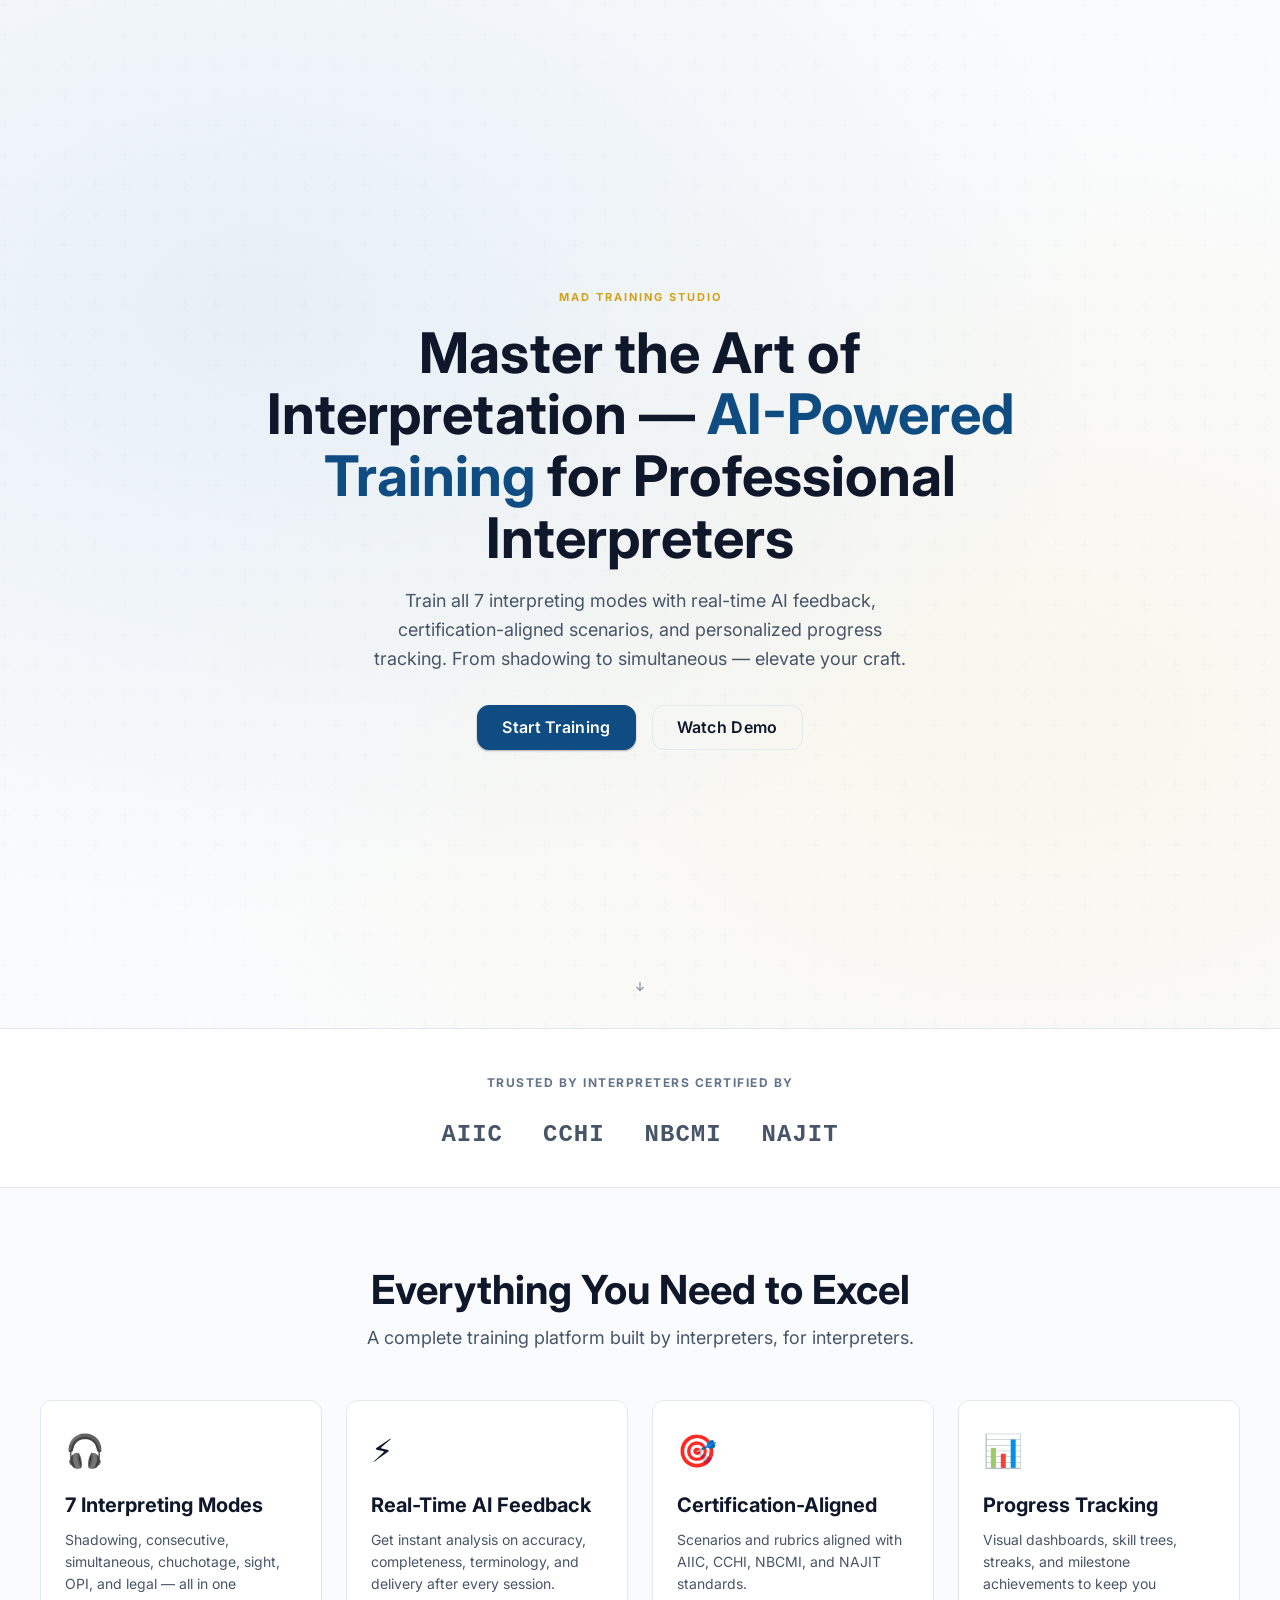
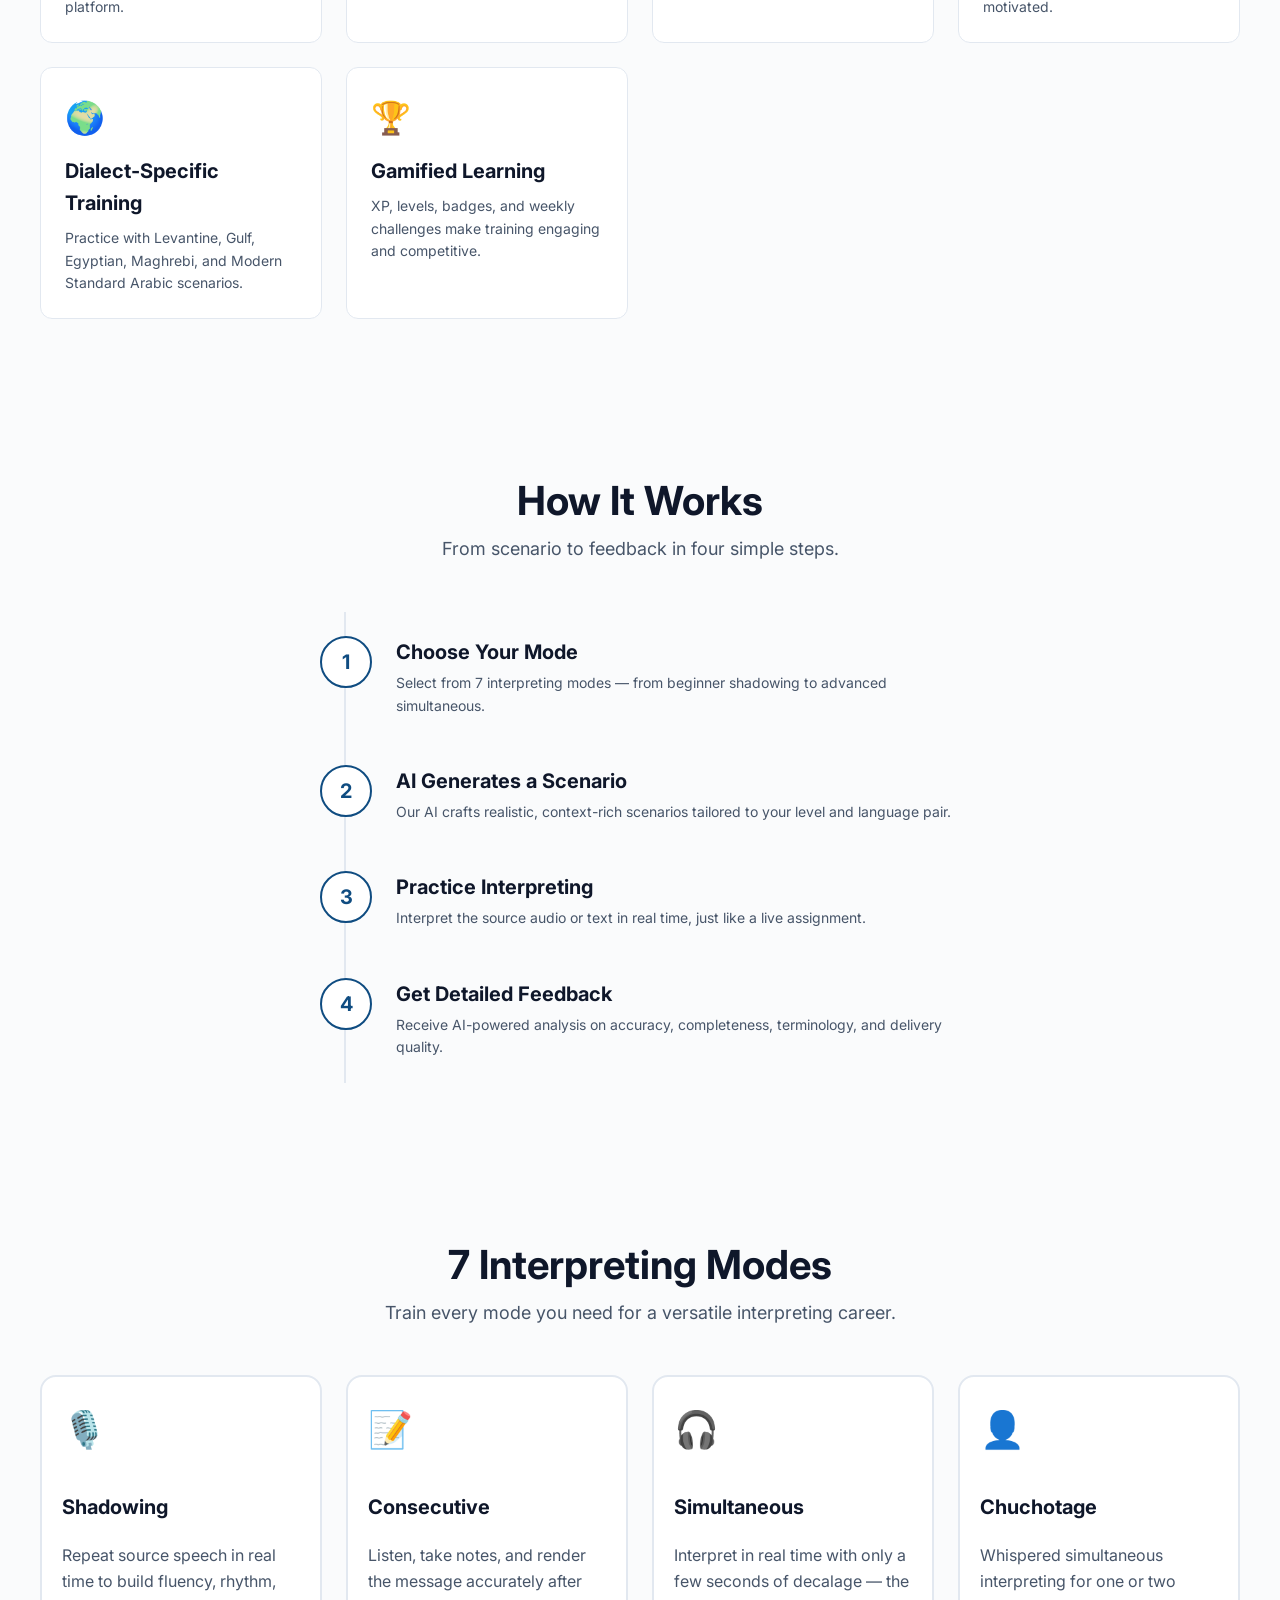
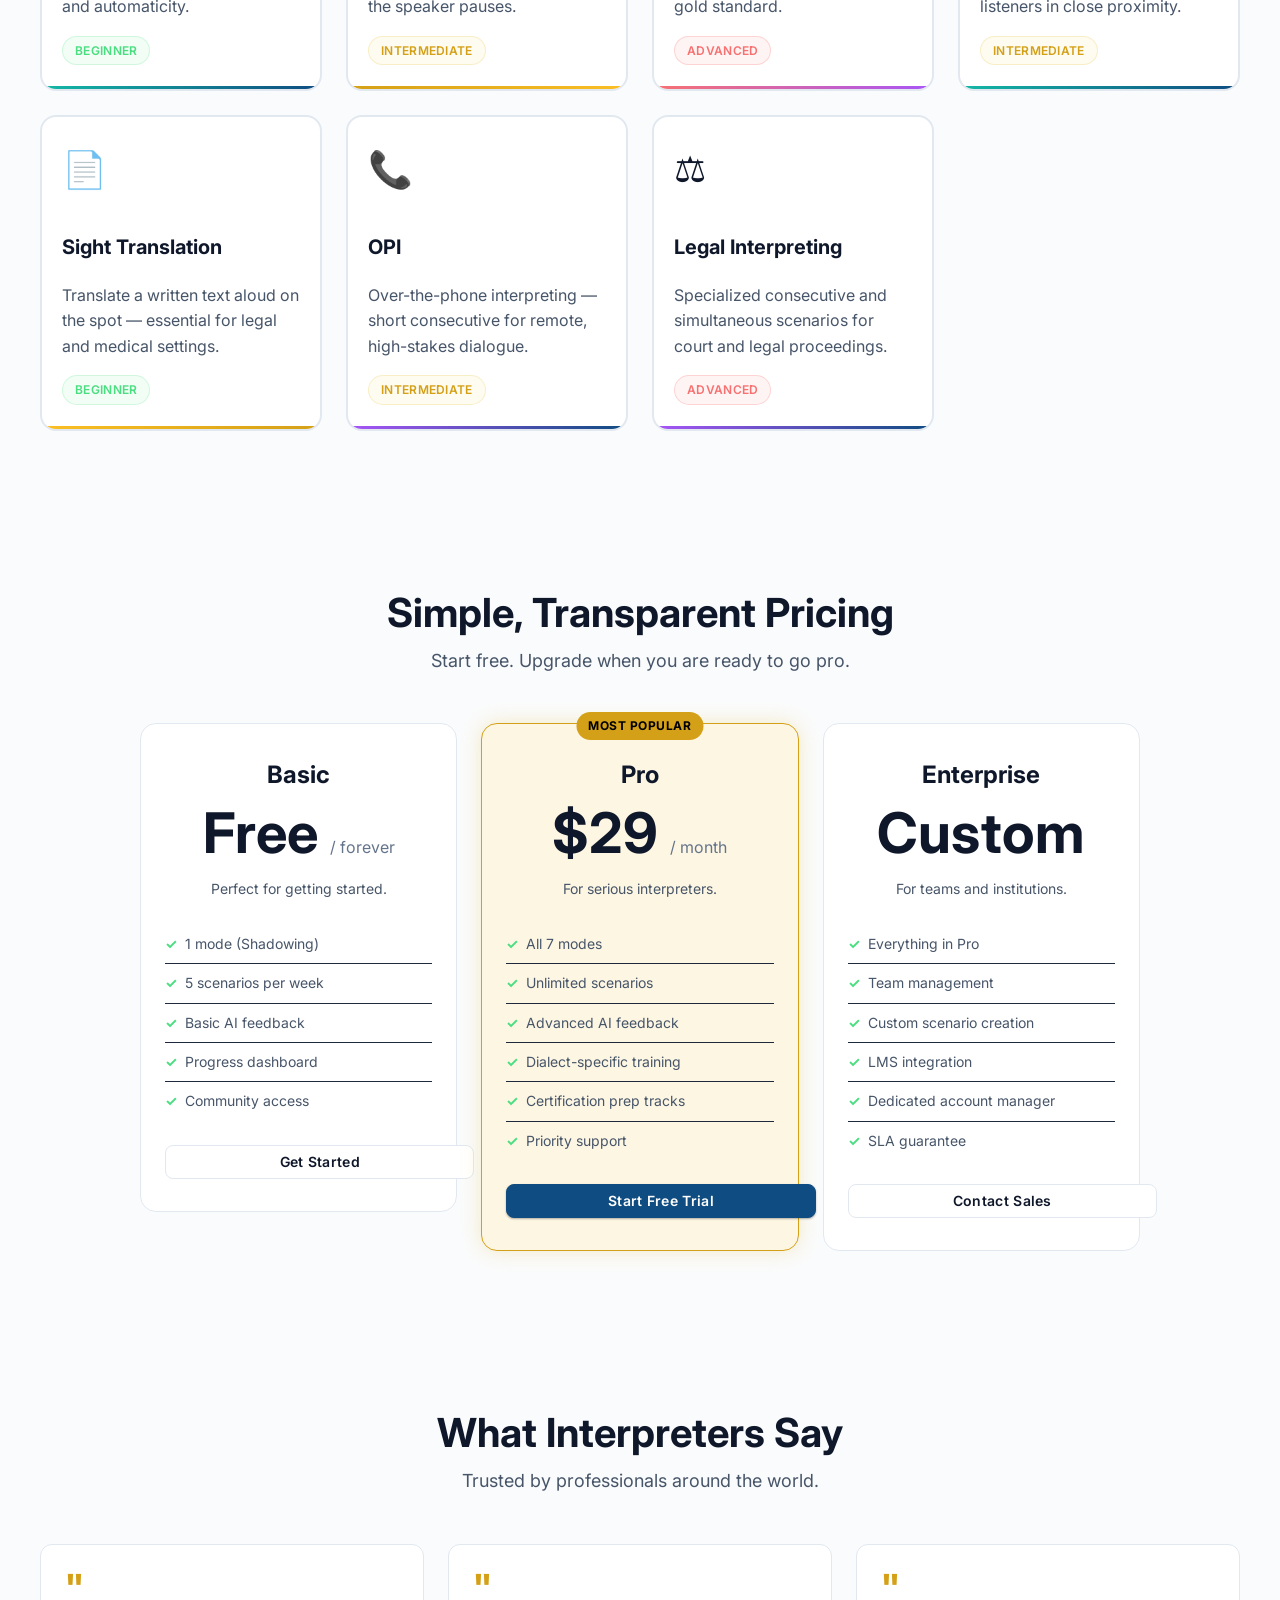
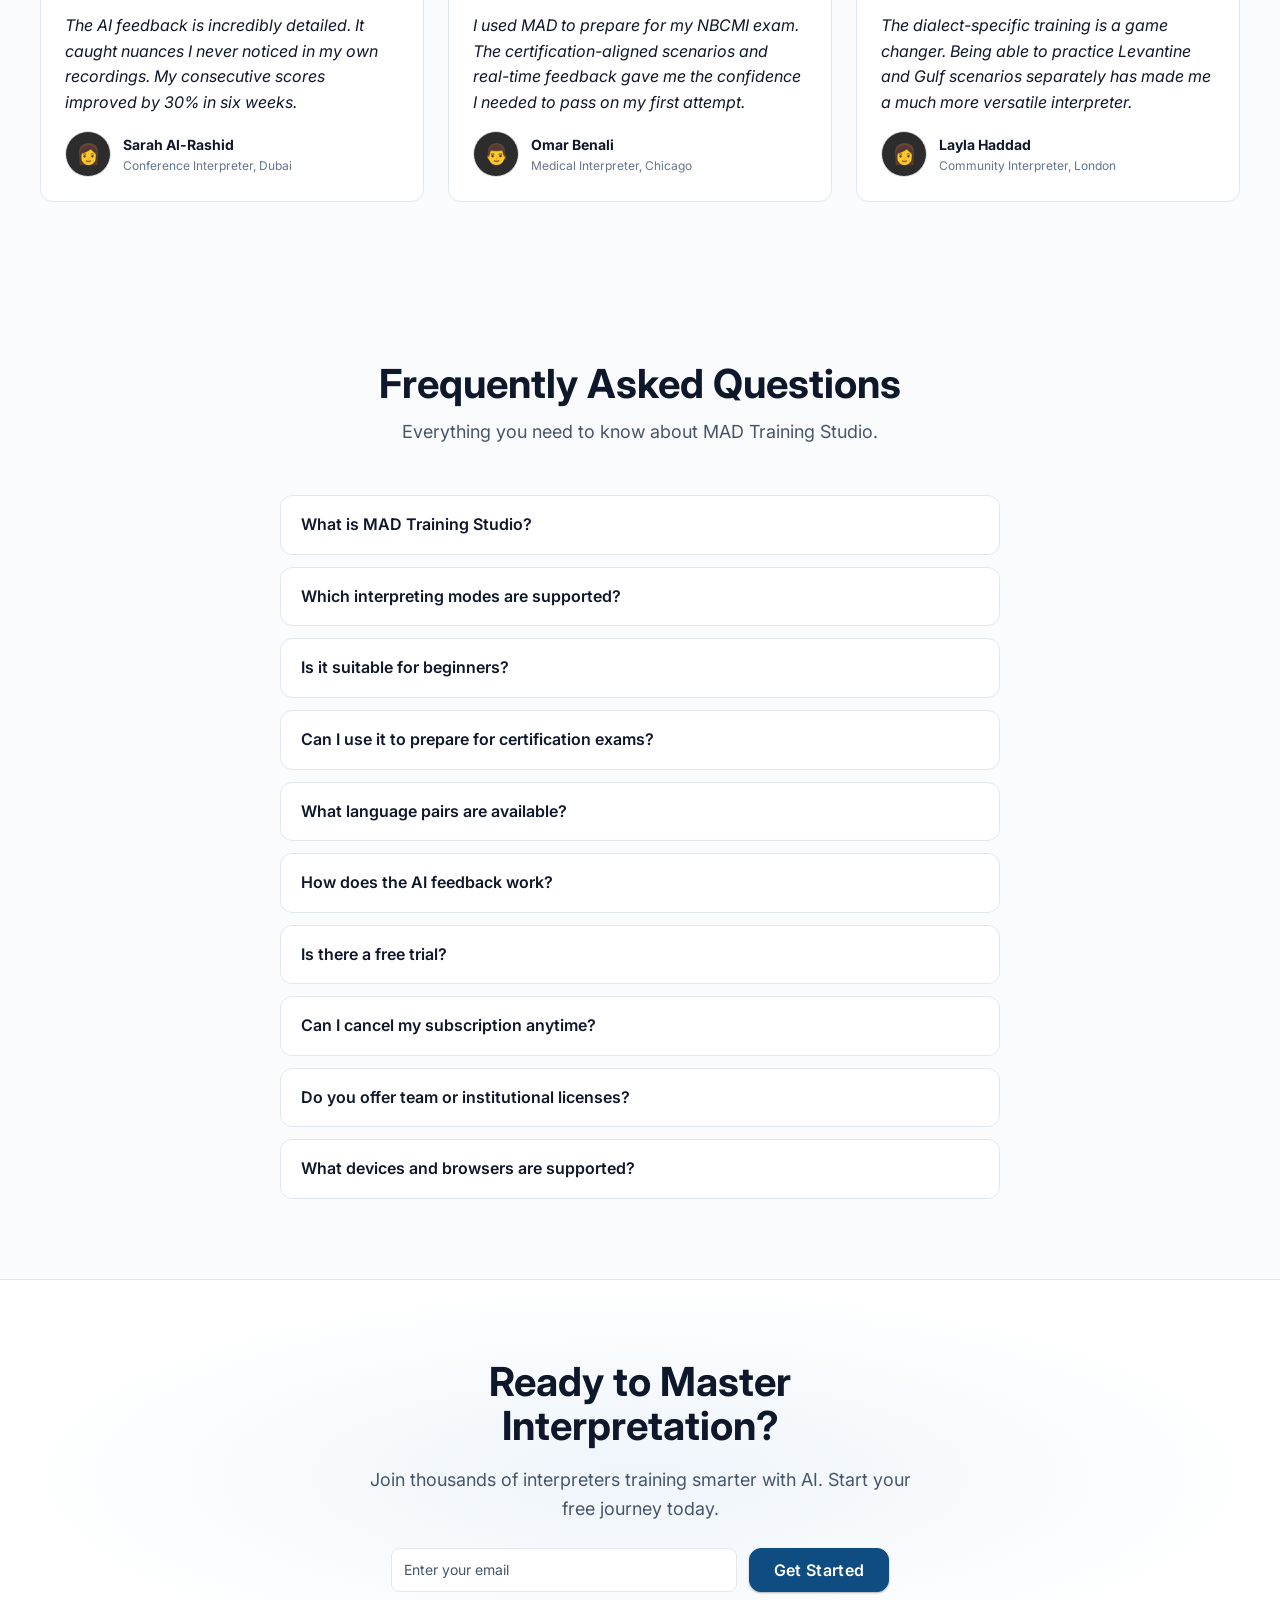
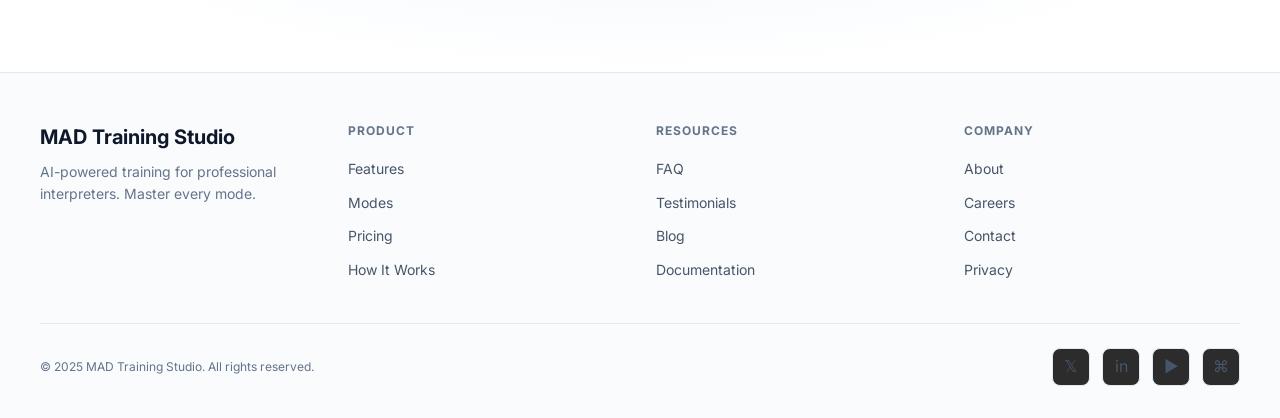
==== static/landing.html @ c35c232e "feat: Build landing page HTML and CSS — complete standalone landing page with hero, trust bar, featu" ====
<!DOCTYPE html>
<html lang="en" dir="ltr">
<head>
<meta charset="UTF-8">
<meta name="viewport" content="width=device-width, initial-scale=1.0">
<meta name="description" content="MAD Training Studio — AI-powered training for professional interpreters. Master all 7 interpreting modes with real-time feedback.">
<meta name="theme-color" content="#121212">
<title>MAD Training Studio — Master the Art of Interpretation</title>
<link rel="preconnect" href="https://fonts.googleapis.com">
<link rel="preconnect" href="https://fonts.gstatic.com" crossorigin>
<link href="https://fonts.googleapis.com/css2?family=Inter:wght@400;500;600;700&family=Cairo:wght@400;500;600;700&display=swap" rel="stylesheet">
<link rel="stylesheet" href="/static/css/landing.css">
</head>
<body>

<!-- ════════════════════════════════════════════════════════════
     HERO
     ════════════════════════════════════════════════════════════ -->
<section class="hero" id="hero" aria-label="Hero">
  <div class="hero__content">
    <p class="hero__eyebrow">MAD Training Studio</p>
    <h1 class="hero__title">Master the Art of Interpretation — <span>AI-Powered Training</span> for Professional Interpreters</h1>
    <p class="hero__sub">Train all 7 interpreting modes with real-time AI feedback, certification-aligned scenarios, and personalized progress tracking. From shadowing to simultaneous — elevate your craft.</p>
    <div class="hero__ctas">
      <a href="/app" class="btn btn-primary btn-large">Start Training</a>
      <a href="#video" class="btn btn-ghost btn-large" onclick="document.getElementById('how-it-works').scrollIntoView({behavior:'smooth'});return false;">Watch Demo</a>
    </div>
  </div>
  <div class="hero__scroll-hint" aria-hidden="true">↓</div>
</section>

<!-- ════════════════════════════════════════════════════════════
     TRUST BAR
     ════════════════════════════════════════════════════════════ -->
<section class="trust-bar" aria-label="Trusted by certification bodies">
  <div class="trust-bar__inner">
    <p class="trust-bar__label">Trusted by interpreters certified by</p>
    <div class="trust-bar__logos">
      <span class="trust-bar__logo">AIIC</span>
      <span class="trust-bar__logo">CCHI</span>
      <span class="trust-bar__logo">NBCMI</span>
      <span class="trust-bar__logo">NAJIT</span>
    </div>
  </div>
</section>

<!-- ════════════════════════════════════════════════════════════
     FEATURES
     ════════════════════════════════════════════════════════════ -->
<section class="section" id="features" aria-labelledby="features-heading">
  <div class="section-header">
    <h2 id="features-heading">Everything You Need to Excel</h2>
    <p>A complete training platform built by interpreters, for interpreters.</p>
  </div>
  <div class="features-grid stagger-children">
    <article class="feature-card">
      <span class="feature-card__icon" aria-hidden="true">🎧</span>
      <h3 class="feature-card__title">7 Interpreting Modes</h3>
      <p class="feature-card__desc">Shadowing, consecutive, simultaneous, chuchotage, sight, OPI, and legal — all in one platform.</p>
    </article>
    <article class="feature-card">
      <span class="feature-card__icon" aria-hidden="true">⚡</span>
      <h3 class="feature-card__title">Real-Time AI Feedback</h3>
      <p class="feature-card__desc">Get instant analysis on accuracy, completeness, terminology, and delivery after every session.</p>
    </article>
    <article class="feature-card">
      <span class="feature-card__icon" aria-hidden="true">🎯</span>
      <h3 class="feature-card__title">Certification-Aligned</h3>
      <p class="feature-card__desc">Scenarios and rubrics aligned with AIIC, CCHI, NBCMI, and NAJIT standards.</p>
    </article>
    <article class="feature-card">
      <span class="feature-card__icon" aria-hidden="true">📊</span>
      <h3 class="feature-card__title">Progress Tracking</h3>
      <p class="feature-card__desc">Visual dashboards, skill trees, streaks, and milestone achievements to keep you motivated.</p>
    </article>
    <article class="feature-card">
      <span class="feature-card__icon" aria-hidden="true">🌍</span>
      <h3 class="feature-card__title">Dialect-Specific Training</h3>
      <p class="feature-card__desc">Practice with Levantine, Gulf, Egyptian, Maghrebi, and Modern Standard Arabic scenarios.</p>
    </article>
    <article class="feature-card">
      <span class="feature-card__icon" aria-hidden="true">🏆</span>
      <h3 class="feature-card__title">Gamified Learning</h3>
      <p class="feature-card__desc">XP, levels, badges, and weekly challenges make training engaging and competitive.</p>
    </article>
  </div>
</section>

<!-- ════════════════════════════════════════════════════════════
     HOW IT WORKS
     ════════════════════════════════════════════════════════════ -->
<section class="section" id="how-it-works" aria-labelledby="how-heading">
  <div class="section-header">
    <h2 id="how-heading">How It Works</h2>
    <p>From scenario to feedback in four simple steps.</p>
  </div>
  <div class="timeline">
    <div class="timeline-step">
      <div class="timeline-step__num">1</div>
      <div class="timeline-step__content">
        <h3>Choose Your Mode</h3>
        <p>Select from 7 interpreting modes — from beginner shadowing to advanced simultaneous.</p>
      </div>
    </div>
    <div class="timeline-step">
      <div class="timeline-step__num">2</div>
      <div class="timeline-step__content">
        <h3>AI Generates a Scenario</h3>
        <p>Our AI crafts realistic, context-rich scenarios tailored to your level and language pair.</p>
      </div>
    </div>
    <div class="timeline-step">
      <div class="timeline-step__num">3</div>
      <div class="timeline-step__content">
        <h3>Practice Interpreting</h3>
        <p>Interpret the source audio or text in real time, just like a live assignment.</p>
      </div>
    </div>
    <div class="timeline-step">
      <div class="timeline-step__num">4</div>
      <div class="timeline-step__content">
        <h3>Get Detailed Feedback</h3>
        <p>Receive AI-powered analysis on accuracy, completeness, terminology, and delivery quality.</p>
      </div>
    </div>
  </div>
</section>

<!-- ════════════════════════════════════════════════════════════
     MODES SHOWCASE
     ════════════════════════════════════════════════════════════ -->
<section class="section" id="modes" aria-labelledby="modes-heading">
  <div class="section-header">
    <h2 id="modes-heading">7 Interpreting Modes</h2>
    <p>Train every mode you need for a versatile interpreting career.</p>
  </div>
  <div class="modes-grid">
    <article class="card-mode card-mode--shadowing" aria-label="Shadowing mode">
      <div class="card-mode__icon" aria-hidden="true">🎙️</div>
      <h3 class="card-mode__title">Shadowing</h3>
      <p class="card-mode__desc">Repeat source speech in real time to build fluency, rhythm, and automaticity.</p>
      <div class="card-mode__tags">
        <span class="card__tag card__tag--beginner">Beginner</span>
      </div>
    </article>
    <article class="card-mode card-mode--consecutive" aria-label="Consecutive interpreting mode">
      <div class="card-mode__icon" aria-hidden="true">📝</div>
      <h3 class="card-mode__title">Consecutive</h3>
      <p class="card-mode__desc">Listen, take notes, and render the message accurately after the speaker pauses.</p>
      <div class="card-mode__tags">
        <span class="card__tag card__tag--intermediate">Intermediate</span>
      </div>
    </article>
    <article class="card-mode card-mode--simultaneous" aria-label="Simultaneous interpreting mode">
      <div class="card-mode__icon" aria-hidden="true">🎧</div>
      <h3 class="card-mode__title">Simultaneous</h3>
      <p class="card-mode__desc">Interpret in real time with only a few seconds of decalage — the gold standard.</p>
      <div class="card-mode__tags">
        <span class="card__tag card__tag--advanced">Advanced</span>
      </div>
    </article>
    <article class="card-mode card-mode--chuchotage" aria-label="Chuchotage mode">
      <div class="card-mode__icon" aria-hidden="true">👤</div>
      <h3 class="card-mode__title">Chuchotage</h3>
      <p class="card-mode__desc">Whispered simultaneous interpreting for one or two listeners in close proximity.</p>
      <div class="card-mode__tags">
        <span class="card__tag card__tag--intermediate">Intermediate</span>
      </div>
    </article>
    <article class="card-mode card-mode--sight" aria-label="Sight translation mode">
      <div class="card-mode__icon" aria-hidden="true">📄</div>
      <h3 class="card-mode__title">Sight Translation</h3>
      <p class="card-mode__desc">Translate a written text aloud on the spot — essential for legal and medical settings.</p>
      <div class="card-mode__tags">
        <span class="card__tag card__tag--beginner">Beginner</span>
      </div>
    </article>
    <article class="card-mode card-mode--opi" aria-label="OPI mode">
      <div class="card-mode__icon" aria-hidden="true">📞</div>
      <h3 class="card-mode__title">OPI</h3>
      <p class="card-mode__desc">Over-the-phone interpreting — short consecutive for remote, high-stakes dialogue.</p>
      <div class="card-mode__tags">
        <span class="card__tag card__tag--intermediate">Intermediate</span>
      </div>
    </article>
    <article class="card-mode card-mode--legal" aria-label="Legal interpreting mode">
      <div class="card-mode__icon" aria-hidden="true">⚖️</div>
      <h3 class="card-mode__title">Legal Interpreting</h3>
      <p class="card-mode__desc">Specialized consecutive and simultaneous scenarios for court and legal proceedings.</p>
      <div class="card-mode__tags">
        <span class="card__tag card__tag--advanced">Advanced</span>
      </div>
    </article>
  </div>
</section>

<!-- ════════════════════════════════════════════════════════════
     PRICING
     ════════════════════════════════════════════════════════════ -->
<section class="section" id="pricing" aria-labelledby="pricing-heading">
  <div class="section-header">
    <h2 id="pricing-heading">Simple, Transparent Pricing</h2>
    <p>Start free. Upgrade when you are ready to go pro.</p>
  </div>
  <div class="pricing-grid">
    <article class="pricing-card" aria-label="Basic plan">
      <h3 class="pricing-card__name">Basic</h3>
      <p class="pricing-card__price">Free <span>/ forever</span></p>
      <p class="pricing-card__desc">Perfect for getting started.</p>
      <ul class="pricing-card__features">
        <li>1 mode (Shadowing)</li>
        <li>5 scenarios per week</li>
        <li>Basic AI feedback</li>
        <li>Progress dashboard</li>
        <li>Community access</li>
      </ul>
      <a href="/app" class="btn btn-secondary btn-block">Get Started</a>
    </article>
    <article class="pricing-card pricing-card--featured" aria-label="Pro plan">
      <span class="pricing-card__badge">Most Popular</span>
      <h3 class="pricing-card__name">Pro</h3>
      <p class="pricing-card__price">$29 <span>/ month</span></p>
      <p class="pricing-card__desc">For serious interpreters.</p>
      <ul class="pricing-card__features">
        <li>All 7 modes</li>
        <li>Unlimited scenarios</li>
        <li>Advanced AI feedback</li>
        <li>Dialect-specific training</li>
        <li>Certification prep tracks</li>
        <li>Priority support</li>
      </ul>
      <a href="/app" class="btn btn-primary btn-block">Start Free Trial</a>
    </article>
    <article class="pricing-card" aria-label="Enterprise plan">
      <h3 class="pricing-card__name">Enterprise</h3>
      <p class="pricing-card__price">Custom</p>
      <p class="pricing-card__desc">For teams and institutions.</p>
      <ul class="pricing-card__features">
        <li>Everything in Pro</li>
        <li>Team management</li>
        <li>Custom scenario creation</li>
        <li>LMS integration</li>
        <li>Dedicated account manager</li>
        <li>SLA guarantee</li>
      </ul>
      <a href="mailto:enterprise@madtraining.studio" class="btn btn-secondary btn-block">Contact Sales</a>
    </article>
  </div>
</section>

<!-- ════════════════════════════════════════════════════════════
     TESTIMONIALS
     ════════════════════════════════════════════════════════════ -->
<section class="section" id="testimonials" aria-labelledby="testimonials-heading">
  <div class="section-header">
    <h2 id="testimonials-heading">What Interpreters Say</h2>
    <p>Trusted by professionals around the world.</p>
  </div>
  <div class="testimonials-grid">
    <article class="testimonial-card">
      <p class="testimonial-card__quote">The AI feedback is incredibly detailed. It caught nuances I never noticed in my own recordings. My consecutive scores improved by 30% in six weeks.</p>
      <div class="testimonial-card__author">
        <div class="testimonial-card__avatar" aria-hidden="true">👩</div>
        <div>
          <p class="testimonial-card__name">Sarah Al-Rashid</p>
          <p class="testimonial-card__role">Conference Interpreter, Dubai</p>
        </div>
      </div>
    </article>
    <article class="testimonial-card">
      <p class="testimonial-card__quote">I used MAD to prepare for my NBCMI exam. The certification-aligned scenarios and real-time feedback gave me the confidence I needed to pass on my first attempt.</p>
      <div class="testimonial-card__author">
        <div class="testimonial-card__avatar" aria-hidden="true">👨</div>
        <div>
          <p class="testimonial-card__name">Omar Benali</p>
          <p class="testimonial-card__role">Medical Interpreter, Chicago</p>
        </div>
      </div>
    </article>
    <article class="testimonial-card">
      <p class="testimonial-card__quote">The dialect-specific training is a game changer. Being able to practice Levantine and Gulf scenarios separately has made me a much more versatile interpreter.</p>
      <div class="testimonial-card__author">
        <div class="testimonial-card__avatar" aria-hidden="true">👩</div>
        <div>
          <p class="testimonial-card__name">Layla Haddad</p>
          <p class="testimonial-card__role">Community Interpreter, London</p>
        </div>
      </div>
    </article>
  </div>
</section>

<!-- ════════════════════════════════════════════════════════════
     FAQ
     ════════════════════════════════════════════════════════════ -->
<section class="section" id="faq" aria-labelledby="faq-heading">
  <div class="section-header">
    <h2 id="faq-heading">Frequently Asked Questions</h2>
    <p>Everything you need to know about MAD Training Studio.</p>
  </div>
  <div class="faq-list">
    <details class="faq-item">
      <summary class="faq-item__question">What is MAD Training Studio? <span class="faq-item__icon" aria-hidden="true">+</span></summary>
      <p class="faq-item__answer">MAD Training Studio is an AI-powered training platform for professional interpreters. It offers realistic scenarios across 7 interpreting modes, with real-time feedback, progress tracking, and certification-aligned content.</p>
    </details>
    <details class="faq-item">
      <summary class="faq-item__question">Which interpreting modes are supported? <span class="faq-item__icon" aria-hidden="true">+</span></summary>
      <p class="faq-item__answer">We support Shadowing, Consecutive, Simultaneous, Chuchotage (Whispered), Sight Translation, OPI (Over-the-Phone), and Legal Interpreting.</p>
    </details>
    <details class="faq-item">
      <summary class="faq-item__question">Is it suitable for beginners? <span class="faq-item__icon" aria-hidden="true">+</span></summary>
      <p class="faq-item__answer">Absolutely. Our Beginner mode starts with Shadowing and Sight Translation, gradually building skills toward more advanced modes like Simultaneous and Legal.</p>
    </details>
    <details class="faq-item">
      <summary class="faq-item__question">Can I use it to prepare for certification exams? <span class="faq-item__icon" aria-hidden="true">+</span></summary>
      <p class="faq-item__answer">Yes. Our scenarios and rubrics are aligned with AIIC, CCHI, NBCMI, and NAJIT standards. Pro users get access to dedicated certification prep tracks.</p>
    </details>
    <details class="faq-item">
      <summary class="faq-item__question">What language pairs are available? <span class="faq-item__icon" aria-hidden="true">+</span></summary>
      <p class="faq-item__answer">Arabic-English is our most complete pair. We also support Arabic-French, English-French, and multiple dialects including Levantine, Gulf, Egyptian, and Maghrebi.</p>
    </details>
    <details class="faq-item">
      <summary class="faq-item__question">How does the AI feedback work? <span class="faq-item__icon" aria-hidden="true">+</span></summary>
      <p class="faq-item__answer">After each session, our AI analyzes your interpretation for accuracy, completeness, terminology usage, and delivery quality. You receive a detailed breakdown with specific improvement suggestions.</p>
    </details>
    <details class="faq-item">
      <summary class="faq-item__question">Is there a free trial? <span class="faq-item__icon" aria-hidden="true">+</span></summary>
      <p class="faq-item__answer">Yes. The Basic plan is free forever. Pro plans come with a 14-day free trial with no credit card required.</p>
    </details>
    <details class="faq-item">
      <summary class="faq-item__question">Can I cancel my subscription anytime? <span class="faq-item__icon" aria-hidden="true">+</span></summary>
      <p class="faq-item__answer">Yes, you can cancel your Pro subscription at any time. You will retain access until the end of your billing period.</p>
    </details>
    <details class="faq-item">
      <summary class="faq-item__question">Do you offer team or institutional licenses? <span class="faq-item__icon" aria-hidden="true">+</span></summary>
      <p class="faq-item__answer">Yes. Our Enterprise plan includes team management, custom scenario creation, LMS integration, and dedicated support. Contact us for a custom quote.</p>
    </details>
    <details class="faq-item">
      <summary class="faq-item__question">What devices and browsers are supported? <span class="faq-item__icon" aria-hidden="true">+</span></summary>
      <p class="faq-item__answer">MAD Training Studio works on all modern browsers including Chrome, Firefox, Safari, and Edge. It is fully responsive on desktop, tablet, and mobile devices.</p>
    </details>
  </div>
</section>

<!-- ════════════════════════════════════════════════════════════
     CTA
     ════════════════════════════════════════════════════════════ -->
<section class="cta-section" id="cta" aria-labelledby="cta-heading">
  <div class="cta-section__inner">
    <h2 id="cta-heading">Ready to Master Interpretation?</h2>
    <p>Join thousands of interpreters training smarter with AI. Start your free journey today.</p>
    <form class="cta-form" action="/app" method="get" aria-label="Email signup form">
      <label for="cta-email" class="sr-only">Email address</label>
      <input type="email" id="cta-email" name="email" class="form-input" placeholder="Enter your email" required autocomplete="email">
      <button type="submit" class="btn btn-primary btn-large">Get Started</button>
    </form>
  </div>
</section>

<!-- ════════════════════════════════════════════════════════════
     FOOTER
     ════════════════════════════════════════════════════════════ -->
<footer class="footer" role="contentinfo">
  <div class="footer__grid">
    <div class="footer__col">
      <p class="footer__brand">MAD Training Studio</p>
      <p class="footer__tagline">AI-powered training for professional interpreters. Master every mode.</p>
    </div>
    <div class="footer__col">
      <h4>Product</h4>
      <ul>
        <li><a href="#features">Features</a></li>
        <li><a href="#modes">Modes</a></li>
        <li><a href="#pricing">Pricing</a></li>
        <li><a href="#how-it-works">How It Works</a></li>
      </ul>
    </div>
    <div class="footer__col">
      <h4>Resources</h4>
      <ul>
        <li><a href="#faq">FAQ</a></li>
        <li><a href="#testimonials">Testimonials</a></li>
        <li><a href="/blog">Blog</a></li>
        <li><a href="/docs">Documentation</a></li>
      </ul>
    </div>
    <div class="footer__col">
      <h4>Company</h4>
      <ul>
        <li><a href="/about">About</a></li>
        <li><a href="/careers">Careers</a></li>
        <li><a href="/contact">Contact</a></li>
        <li><a href="/privacy">Privacy</a></li>
      </ul>
    </div>
  </div>
  <div class="footer__bottom">
    <p class="footer__copy">© 2025 MAD Training Studio. All rights reserved.</p>
    <div class="footer__socials">
      <a href="#" class="footer__social" aria-label="Twitter"><span aria-hidden="true">𝕏</span></a>
      <a href="#" class="footer__social" aria-label="LinkedIn"><span aria-hidden="true">in</span></a>
      <a href="#" class="footer__social" aria-label="YouTube"><span aria-hidden="true">▶</span></a>
      <a href="#" class="footer__social" aria-label="GitHub"><span aria-hidden="true">⌘</span></a>
    </div>
  </div>
</footer>

</body>
</html>
---- static/css/landing.css ----
/* ============================================================
   MAD Training Studio — Landing Page Styles
   Deep Focus Design System v1.0
   Dark mode default | Navy + Gold accent | Inter + Cairo
   ============================================================ */

@import url("tokens.css");
@import url("components.css");

/* ============================================================
   Global / Base
   ============================================================ */
html {
  scroll-behavior: smooth;
}

body {
  font-family: var(--font-sans);
  background: var(--bg-base);
  color: var(--text-primary);
  line-height: var(--leading-relaxed);
  margin: 0;
  padding: 0;
  -webkit-font-smoothing: antialiased;
  -moz-osx-font-smoothing: grayscale;
}

/* ============================================================
   Section Layout
   ============================================================ */
.section {
  padding: var(--space-20) var(--space-6);
  max-width: 1200px;
  margin: 0 auto;
}

.section-header {
  text-align: center;
  margin-bottom: var(--space-12);
}

.section-header h2 {
  font-size: var(--text-display-2);
  font-weight: var(--weight-bold);
  color: var(--text-primary);
  margin: 0 0 var(--space-3) 0;
  line-height: var(--leading-tight);
}

.section-header p {
  font-size: var(--text-body-large);
  color: var(--text-secondary);
  max-width: 600px;
  margin: 0 auto;
  line-height: var(--leading-relaxed);
}

/* ============================================================
   HERO
   ============================================================ */
.hero {
  min-height: 100vh;
  display: flex;
  flex-direction: column;
  justify-content: center;
  align-items: center;
  text-align: center;
  padding: var(--space-16) var(--space-6);
  position: relative;
  overflow: hidden;
  background:
    radial-gradient(ellipse at 20% 30%, rgba(var(--primary-rgb), 0.12) 0%, transparent 60%),
    radial-gradient(ellipse at 80% 70%, rgba(var(--accent-rgb), 0.08) 0%, transparent 60%),
    var(--bg-base);
}

.hero::before {
  content: '';
  position: absolute;
  inset: 0;
  background: url("data:image/svg+xml,%3Csvg width='60' height='60' viewBox='0 0 60 60' xmlns='http://www.w3.org/2000/svg'%3E%3Cg fill='none' fill-rule='evenodd'%3E%3Cg fill='%235B9BD5' fill-opacity='0.03'%3E%3Cpath d='M36 34v-4h-2v4h-4v2h4v4h2v-4h4v-2h-4zm0-30V0h-2v4h-4v2h4v4h2V6h4V4h-4zM6 34v-4H4v4H0v2h4v4h2v-4h4v-2H6zM6 4V0H4v4H0v2h4v4h2V6h4V4H6z'/%3E%3C/g%3E%3C/g%3E%3C/svg%3E");
  opacity: 0.6;
  pointer-events: none;
}

.hero__content {
  position: relative;
  z-index: 1;
  max-width: 800px;
  animation: fadeUp var(--duration-dramatic) var(--ease-enter) both;
}

.hero__eyebrow {
  font-size: var(--text-overline);
  font-weight: var(--weight-bold);
  text-transform: uppercase;
  letter-spacing: 2px;
  color: var(--accent);
  margin-bottom: var(--space-4);
}

.hero__title {
  font-size: var(--text-display-1);
  font-weight: var(--weight-bold);
  line-height: var(--leading-tight);
  color: var(--text-primary);
  margin: 0 0 var(--space-4) 0;
}

.hero__title span {
  color: var(--primary);
}

.hero__sub {
  font-size: var(--text-body-large);
  color: var(--text-secondary);
  margin-bottom: var(--space-8);
  max-width: 560px;
  margin-left: auto;
  margin-right: auto;
  line-height: var(--leading-relaxed);
}

.hero__ctas {
  display: flex;
  gap: var(--space-4);
  justify-content: center;
  flex-wrap: wrap;
}

.hero__scroll-hint {
  position: absolute;
  bottom: var(--space-8);
  left: 50%;
  transform: translateX(-50%);
  color: var(--text-tertiary);
  font-size: var(--text-caption);
  animation: bounce 2s var(--ease-bounce) infinite;
  z-index: 1;
}

/* ============================================================
   TRUST BAR
   ============================================================ */
.trust-bar {
  background: var(--bg-elevated);
  border-top: 1px solid var(--border);
  border-bottom: 1px solid var(--border);
  padding: var(--space-8) var(--space-6);
}

.trust-bar__inner {
  max-width: 1200px;
  margin: 0 auto;
  text-align: center;
}

.trust-bar__label {
  font-size: var(--text-caption);
  font-weight: var(--weight-bold);
  text-transform: uppercase;
  letter-spacing: 1.5px;
  color: var(--text-tertiary);
  margin-bottom: var(--space-6);
}

.trust-bar__logos {
  display: flex;
  justify-content: center;
  align-items: center;
  gap: var(--space-10);
  flex-wrap: wrap;
}

.trust-bar__logo {
  font-size: var(--text-heading-2);
  font-weight: var(--weight-bold);
  font-family: var(--font-mono);
  color: var(--text-muted);
  letter-spacing: 1px;
  transition: color var(--duration-fast) var(--ease-smooth);
}

.trust-bar__logo:hover {
  color: var(--text-secondary);
}

/* ============================================================
   FEATURES GRID
   ============================================================ */
.features-grid {
  display: grid;
  grid-template-columns: repeat(auto-fit, minmax(280px, 1fr));
  gap: var(--space-6);
}

.feature-card {
  background: var(--bg-elevated);
  border: 1px solid var(--border);
  border-radius: var(--radius-lg);
  padding: var(--space-6);
  transition: all var(--duration-fast) var(--ease-smooth);
}

.feature-card:hover {
  border-color: var(--primary);
  box-shadow: var(--shadow-md);
  transform: translateY(-2px);
}

.feature-card__icon {
  font-size: 32px;
  margin-bottom: var(--space-3);
  display: inline-block;
}

.feature-card__title {
  font-size: var(--text-heading-3);
  font-weight: var(--weight-bold);
  color: var(--text-primary);
  margin: 0 0 var(--space-2) 0;
}

.feature-card__desc {
  font-size: var(--text-body-small);
  color: var(--text-secondary);
  line-height: var(--leading-relaxed);
  margin: 0;
}

/* ============================================================
   HOW IT WORKS — Timeline
   ============================================================ */
.timeline {
  display: flex;
  flex-direction: column;
  gap: 0;
  max-width: 640px;
  margin: 0 auto;
  position: relative;
}

.timeline::before {
  content: '';
  position: absolute;
  left: 24px;
  top: 0;
  bottom: 0;
  width: 2px;
  background: var(--border);
}

.timeline-step {
  display: flex;
  gap: var(--space-6);
  padding: var(--space-6) 0;
  position: relative;
}

.timeline-step__num {
  width: 48px;
  height: 48px;
  border-radius: var(--radius-full);
  background: var(--bg-elevated);
  border: 2px solid var(--primary);
  color: var(--primary);
  font-weight: var(--weight-bold);
  font-size: var(--text-heading-3);
  display: flex;
  align-items: center;
  justify-content: center;
  flex-shrink: 0;
  z-index: 1;
  transition: all var(--duration-fast) var(--ease-smooth);
}

.timeline-step:hover .timeline-step__num {
  background: var(--primary);
  color: #fff;
  box-shadow: var(--shadow-glow-primary);
}

.timeline-step__content h3 {
  font-size: var(--text-heading-3);
  font-weight: var(--weight-bold);
  color: var(--text-primary);
  margin: 0 0 var(--space-1) 0;
}

.timeline-step__content p {
  font-size: var(--text-body-small);
  color: var(--text-secondary);
  line-height: var(--leading-relaxed);
  margin: 0;
}

/* ============================================================
   MODES SHOWCASE
   ============================================================ */
.modes-grid {
  display: grid;
  grid-template-columns: repeat(auto-fit, minmax(260px, 1fr));
  gap: var(--space-6);
}

/* Re-use card-mode from components.css, add landing-specific overrides */
.modes-grid .card-mode {
  text-align: left;
}

/* ============================================================
   PRICING
   ============================================================ */
.pricing-grid {
  display: grid;
  grid-template-columns: repeat(auto-fit, minmax(280px, 1fr));
  gap: var(--space-6);
  max-width: 1000px;
  margin: 0 auto;
  align-items: start;
}

.pricing-card {
  background: var(--bg-elevated);
  border: 1px solid var(--border);
  border-radius: var(--radius-xl);
  padding: var(--space-8) var(--space-6);
  text-align: center;
  transition: all var(--duration-fast) var(--ease-smooth);
  position: relative;
}

.pricing-card:hover {
  border-color: var(--border-strong);
  box-shadow: var(--shadow-lg);
  transform: translateY(-2px);
}

.pricing-card--featured {
  border-color: var(--accent);
  background: var(--accent-subtle);
  box-shadow: var(--shadow-glow-accent);
}

.pricing-card--featured:hover {
  border-color: var(--accent-hover);
  box-shadow: var(--shadow-xl), var(--shadow-glow-accent);
}

.pricing-card__badge {
  position: absolute;
  top: -12px;
  left: 50%;
  transform: translateX(-50%);
  background: var(--accent);
  color: #000;
  font-size: var(--text-caption);
  font-weight: var(--weight-bold);
  padding: var(--space-1) var(--space-3);
  border-radius: var(--radius-full);
  letter-spacing: 0.5px;
  text-transform: uppercase;
}

.pricing-card__name {
  font-size: var(--text-heading-2);
  font-weight: var(--weight-bold);
  color: var(--text-primary);
  margin: 0 0 var(--space-2) 0;
}

.pricing-card__price {
  font-size: var(--text-display-1);
  font-weight: var(--weight-bold);
  color: var(--text-primary);
  margin: 0 0 var(--space-1) 0;
  line-height: var(--leading-tight);
}

.pricing-card__price span {
  font-size: var(--text-body);
  color: var(--text-tertiary);
  font-weight: var(--weight-regular);
}

.pricing-card__desc {
  font-size: var(--text-body-small);
  color: var(--text-secondary);
  margin-bottom: var(--space-6);
}

.pricing-card__features {
  list-style: none;
  padding: 0;
  margin: 0 0 var(--space-6) 0;
  text-align: left;
}

.pricing-card__features li {
  font-size: var(--text-body-small);
  color: var(--text-secondary);
  padding: var(--space-2) 0;
  border-bottom: 1px solid var(--border-subtle);
  display: flex;
  align-items: center;
  gap: var(--space-2);
}

.pricing-card__features li:last-child {
  border-bottom: none;
}

.pricing-card__features li::before {
  content: '✓';
  color: var(--success);
  font-weight: var(--weight-bold);
  flex-shrink: 0;
}

/* ============================================================
   TESTIMONIALS
   ============================================================ */
.testimonials-grid {
  display: grid;
  grid-template-columns: repeat(auto-fit, minmax(300px, 1fr));
  gap: var(--space-6);
}

.testimonial-card {
  background: var(--bg-elevated);
  border: 1px solid var(--border);
  border-radius: var(--radius-lg);
  padding: var(--space-6);
  transition: all var(--duration-fast) var(--ease-smooth);
}

.testimonial-card:hover {
  border-color: var(--primary);
  box-shadow: var(--shadow-md);
}

.testimonial-card__quote {
  font-size: var(--text-body);
  color: var(--text-primary);
  line-height: var(--leading-relaxed);
  margin: 0 0 var(--space-4) 0;
  font-style: italic;
}

.testimonial-card__quote::before {
  content: '"';
  color: var(--accent);
  font-size: var(--text-display-2);
  line-height: 1;
  font-weight: var(--weight-bold);
  font-style: normal;
  display: block;
  margin-bottom: var(--space-1);
}

.testimonial-card__author {
  display: flex;
  align-items: center;
  gap: var(--space-3);
}

.testimonial-card__avatar {
  width: 44px;
  height: 44px;
  border-radius: var(--radius-full);
  background: var(--bg-overlay);
  border: 1px solid var(--border);
  display: flex;
  align-items: center;
  justify-content: center;
  font-size: var(--text-heading-3);
  flex-shrink: 0;
}

.testimonial-card__name {
  font-size: var(--text-body-small);
  font-weight: var(--weight-bold);
  color: var(--text-primary);
  margin: 0;
}

.testimonial-card__role {
  font-size: var(--text-caption);
  color: var(--text-tertiary);
  margin: 0;
}

/* ============================================================
   FAQ
   ============================================================ */
.faq-list {
  max-width: 720px;
  margin: 0 auto;
  display: flex;
  flex-direction: column;
  gap: var(--space-3);
}

.faq-item {
  background: var(--bg-elevated);
  border: 1px solid var(--border);
  border-radius: var(--radius-lg);
  overflow: hidden;
  transition: border-color var(--duration-fast) var(--ease-smooth);
}

.faq-item:hover {
  border-color: var(--border-strong);
}

.faq-item__question {
  width: 100%;
  background: none;
  border: none;
  padding: var(--space-4) var(--space-5);
  font-family: var(--font-sans);
  font-size: var(--text-body);
  font-weight: var(--weight-semibold);
  color: var(--text-primary);
  text-align: left;
  cursor: pointer;
  display: flex;
  justify-content: space-between;
  align-items: center;
  gap: var(--space-3);
  transition: background var(--duration-fast) var(--ease-smooth);
}

.faq-item__question:hover {
  background: var(--bg-overlay);
}

.faq-item__question:focus-visible {
  outline: none;
  box-shadow: inset 0 0 0 2px var(--primary);
}

.faq-item__icon {
  color: var(--text-tertiary);
  font-size: var(--text-body-large);
  line-height: 1;
  transition: transform var(--duration-fast) var(--ease-smooth);
  flex-shrink: 0;
}

.faq-item[open] .faq-item__icon {
  transform: rotate(45deg);
  color: var(--primary);
}

.faq-item__answer {
  padding: 0 var(--space-5) var(--space-5) var(--space-5);
  font-size: var(--text-body-small);
  color: var(--text-secondary);
  line-height: var(--leading-relaxed);
  margin: 0;
}

/* ============================================================
   CTA SECTION
   ============================================================ */
.cta-section {
  padding: var(--space-20) var(--space-6);
  background:
    radial-gradient(ellipse at 50% 50%, rgba(var(--primary-rgb), 0.1) 0%, transparent 70%),
    var(--bg-elevated);
  border-top: 1px solid var(--border);
  border-bottom: 1px solid var(--border);
}

.cta-section__inner {
  max-width: 560px;
  margin: 0 auto;
  text-align: center;
}

.cta-section__inner h2 {
  font-size: var(--text-display-2);
  font-weight: var(--weight-bold);
  color: var(--text-primary);
  margin: 0 0 var(--space-3) 0;
  line-height: var(--leading-tight);
}

.cta-section__inner p {
  font-size: var(--text-body-large);
  color: var(--text-secondary);
  margin-bottom: var(--space-6);
}

.cta-form {
  display: flex;
  gap: var(--space-3);
  justify-content: center;
  flex-wrap: wrap;
}

.cta-form .form-input {
  flex: 1;
  min-width: 240px;
  max-width: 320px;
}

/* ============================================================
   FOOTER
   ============================================================ */
.footer {
  padding: var(--space-12) var(--space-6) var(--space-8);
  max-width: 1200px;
  margin: 0 auto;
}

.footer__grid {
  display: grid;
  grid-template-columns: repeat(auto-fit, minmax(180px, 1fr));
  gap: var(--space-8);
  margin-bottom: var(--space-10);
}

.footer__brand {
  font-size: var(--text-heading-3);
  font-weight: var(--weight-bold);
  color: var(--text-primary);
  margin: 0 0 var(--space-2) 0;
}

.footer__tagline {
  font-size: var(--text-body-small);
  color: var(--text-tertiary);
  line-height: var(--leading-relaxed);
  margin: 0;
}

.footer__col h4 {
  font-size: var(--text-caption);
  font-weight: var(--weight-bold);
  text-transform: uppercase;
  letter-spacing: 1px;
  color: var(--text-tertiary);
  margin: 0 0 var(--space-4) 0;
}

.footer__col ul {
  list-style: none;
  padding: 0;
  margin: 0;
  display: flex;
  flex-direction: column;
  gap: var(--space-2);
}

.footer__col a {
  font-size: var(--text-body-small);
  color: var(--text-secondary);
  text-decoration: none;
  transition: color var(--duration-fast) var(--ease-smooth);
}

.footer__col a:hover {
  color: var(--primary);
}

.footer__bottom {
  display: flex;
  justify-content: space-between;
  align-items: center;
  flex-wrap: wrap;
  gap: var(--space-4);
  padding-top: var(--space-6);
  border-top: 1px solid var(--border);
}

.footer__copy {
  font-size: var(--text-caption);
  color: var(--text-tertiary);
  margin: 0;
}

.footer__socials {
  display: flex;
  gap: var(--space-3);
}

.footer__social {
  width: 36px;
  height: 36px;
  border-radius: var(--radius-md);
  background: var(--bg-overlay);
  border: 1px solid var(--border);
  display: flex;
  align-items: center;
  justify-content: center;
  font-size: var(--text-body);
  color: var(--text-secondary);
  text-decoration: none;
  transition: all var(--duration-fast) var(--ease-smooth);
}

.footer__social:hover {
  background: var(--primary);
  border-color: var(--primary);
  color: #fff;
}

/* ============================================================
   Responsive
   ============================================================ */
@media (max-width: 768px) {
  .section {
    padding: var(--space-12) var(--space-4);
  }

  .hero {
    padding: var(--space-12) var(--space-4);
  }

  .hero__title {
    font-size: var(--text-heading-1);
  }

  .hero__sub {
    font-size: var(--text-body);
  }

  .section-header h2 {
    font-size: var(--text-heading-1);
  }

  .timeline::before {
    left: 20px;
  }

  .timeline-step__num {
    width: 40px;
    height: 40px;
    font-size: var(--text-body);
  }

  .pricing-card {
    padding: var(--space-6) var(--space-4);
  }

  .cta-section {
    padding: var(--space-12) var(--space-4);
  }

  .footer__grid {
    gap: var(--space-6);
  }
}

@media (max-width: 480px) {
  .hero__ctas {
    flex-direction: column;
    align-items: center;
  }

  .hero__ctas .btn {
    width: 100%;
    max-width: 280px;
  }

  .cta-form {
    flex-direction: column;
    align-items: center;
  }

  .cta-form .form-input {
    max-width: 100%;
    width: 100%;
  }

  .cta-form .btn {
    width: 100%;
  }

  .trust-bar__logos {
    gap: var(--space-6);
  }
}
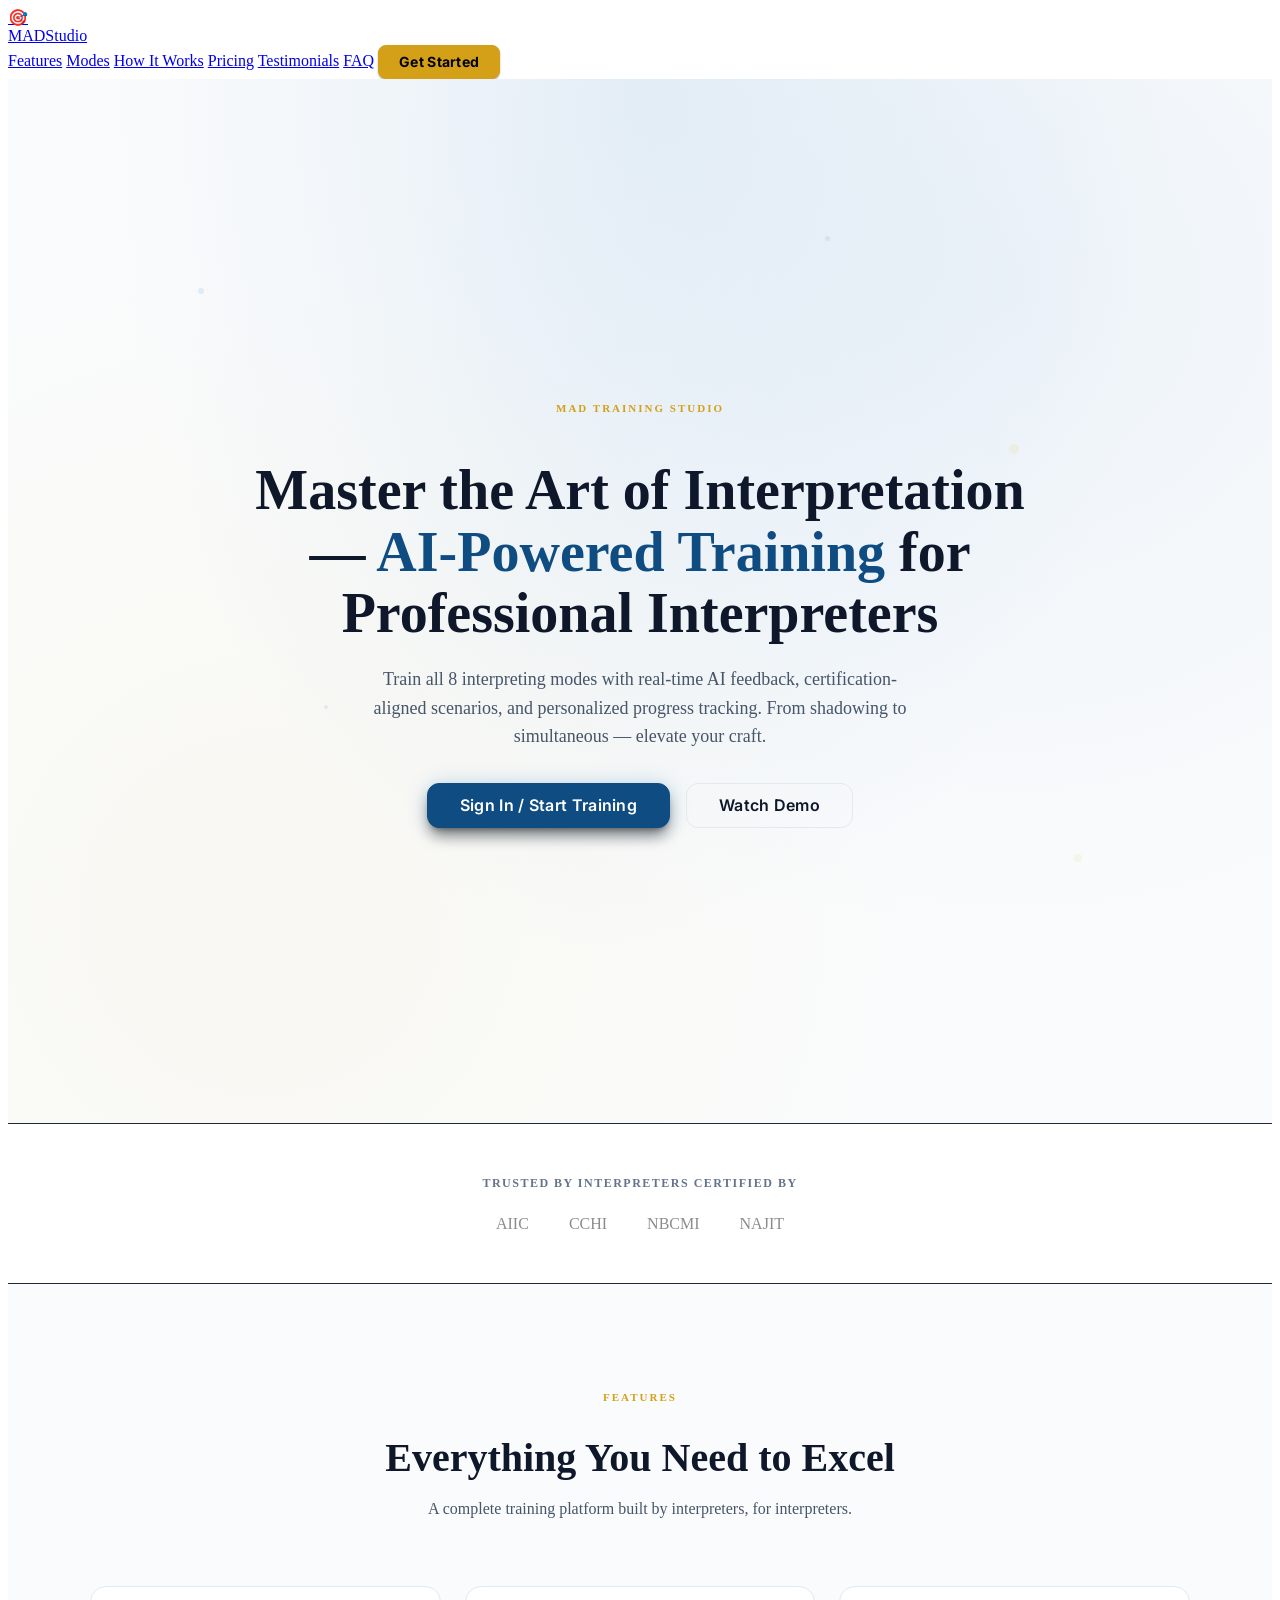
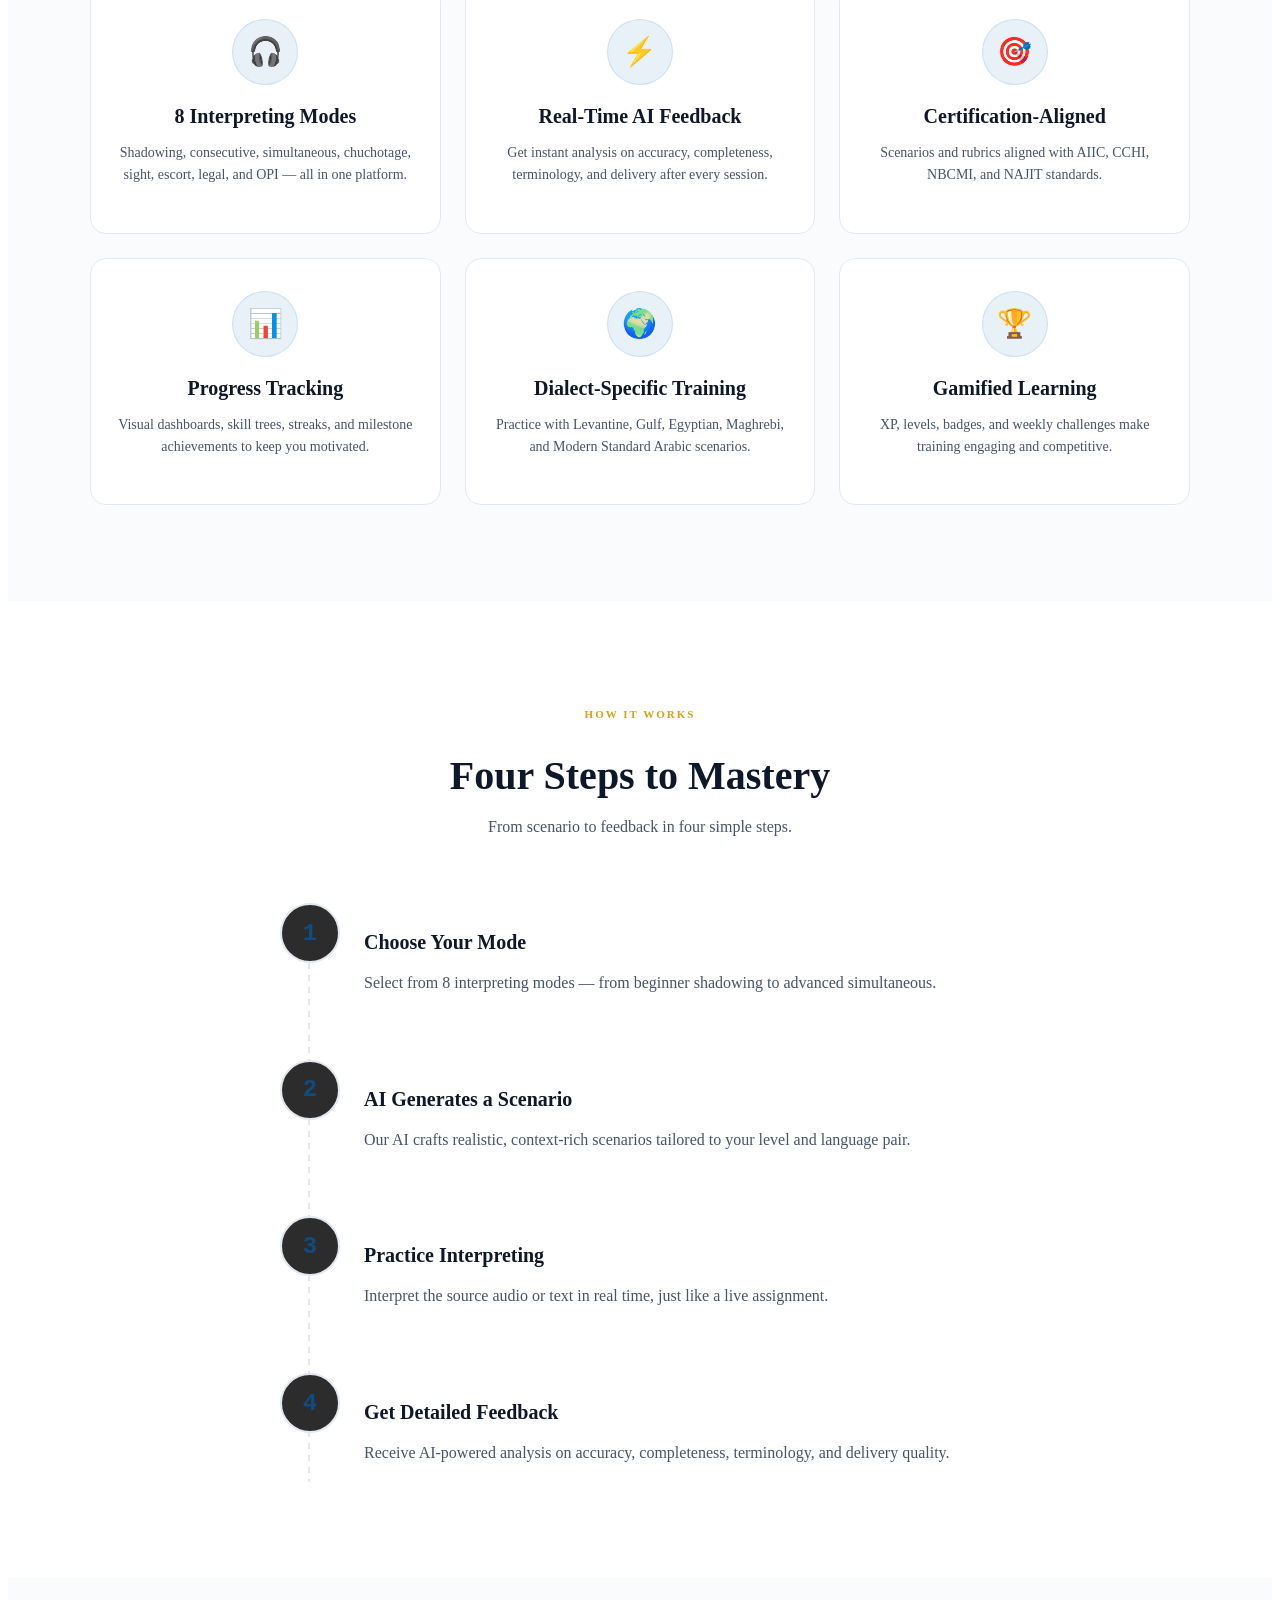
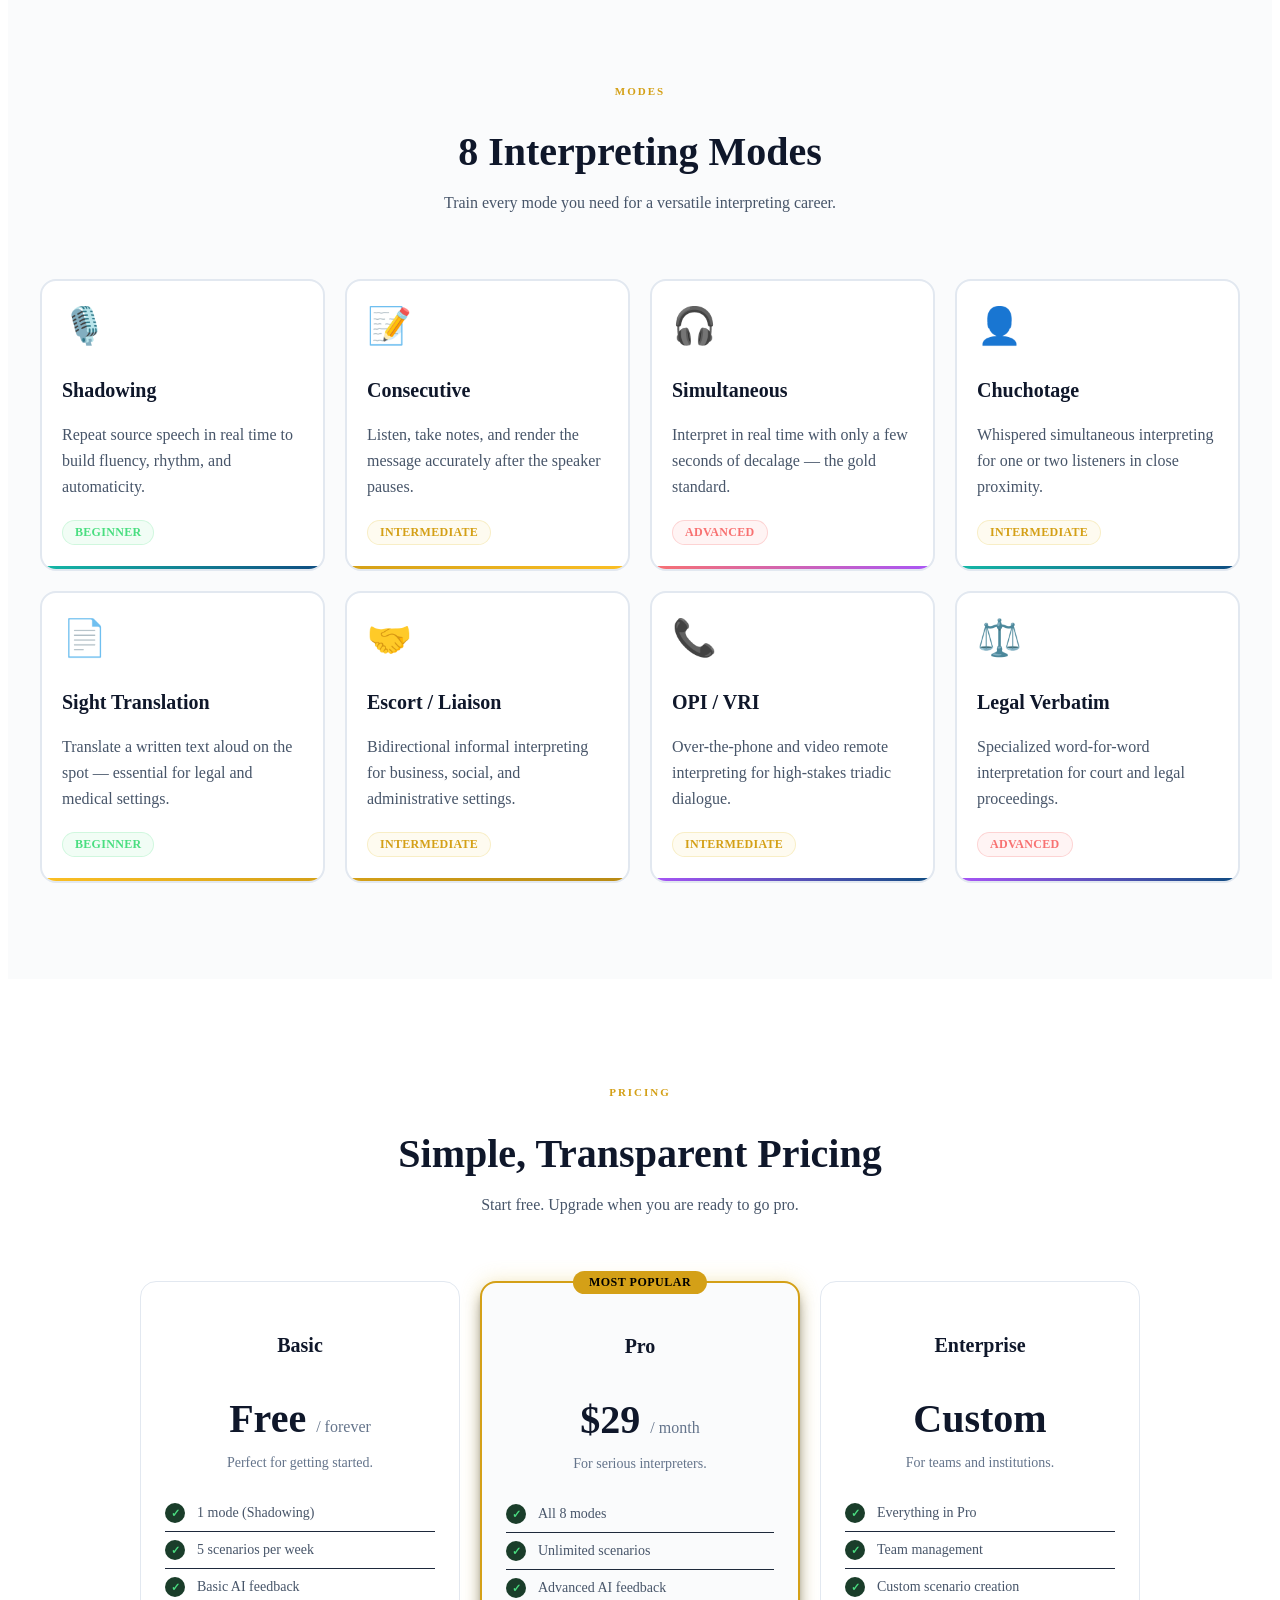
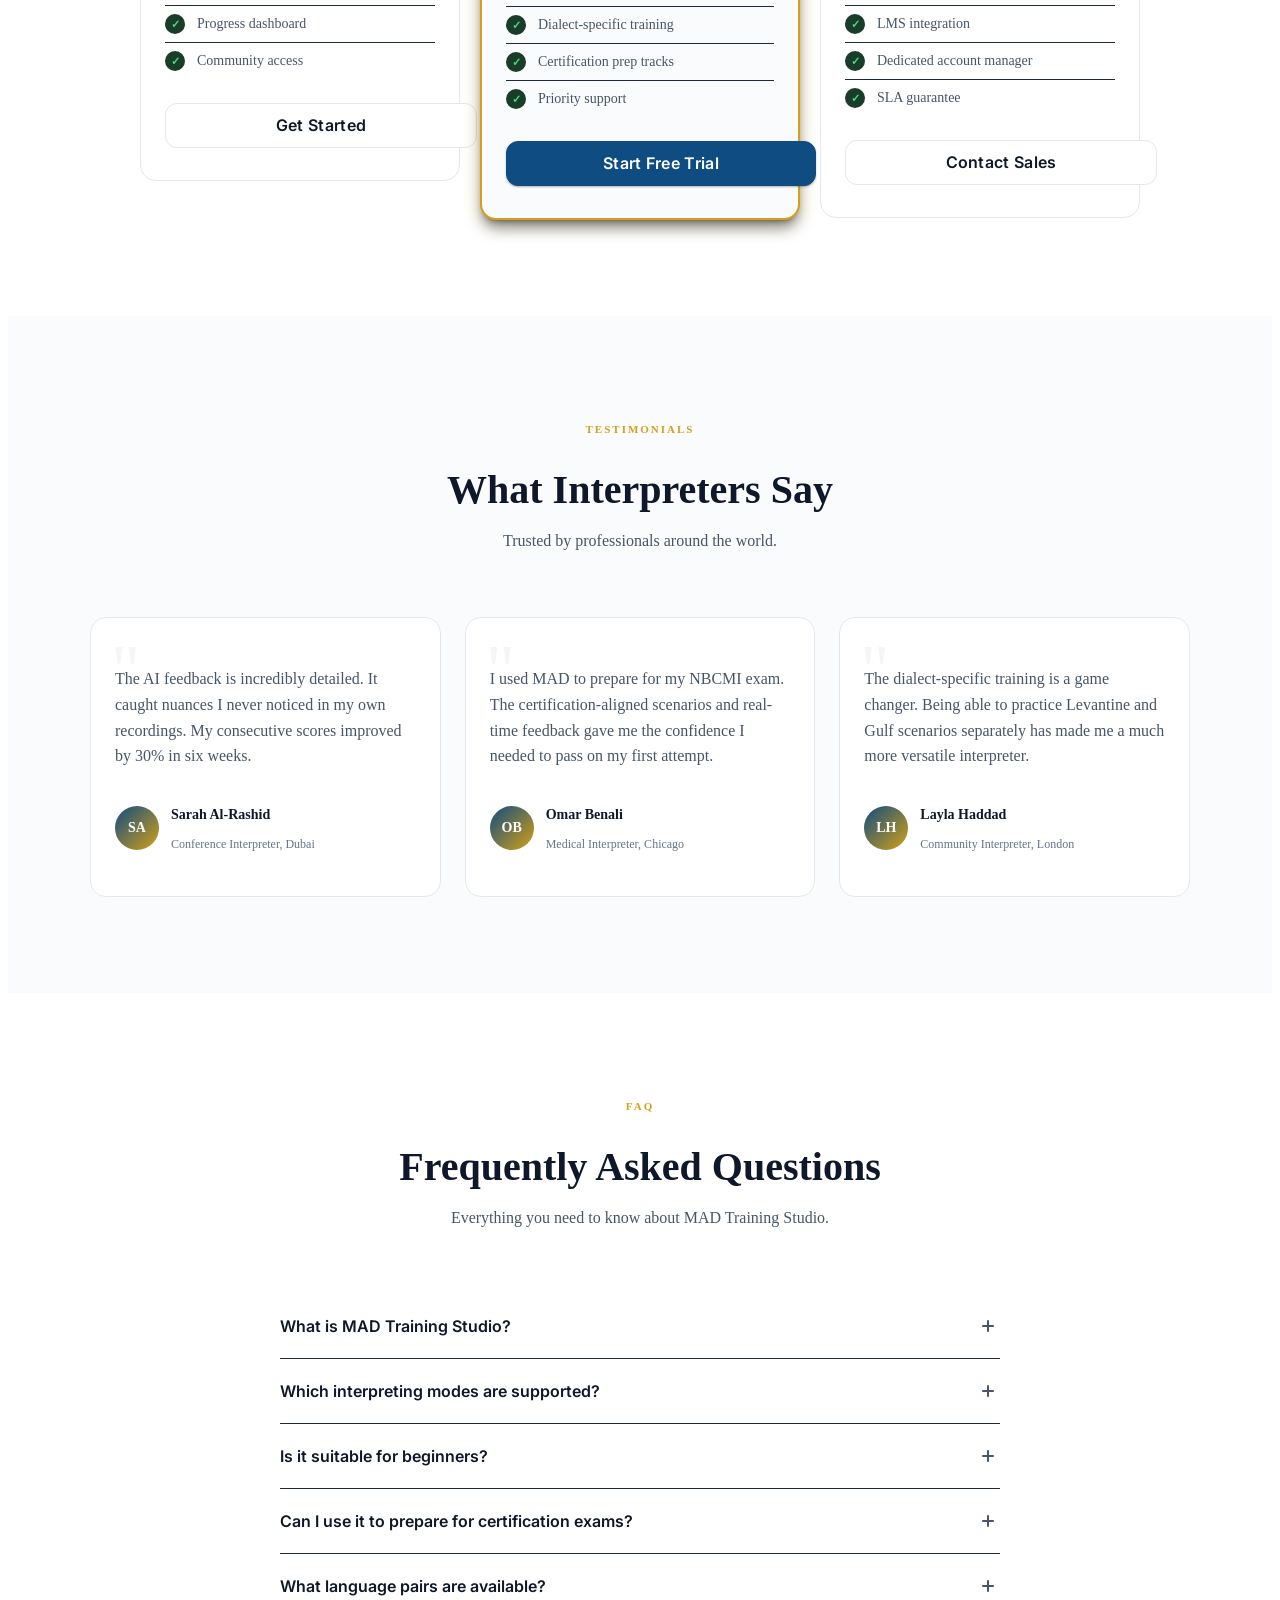
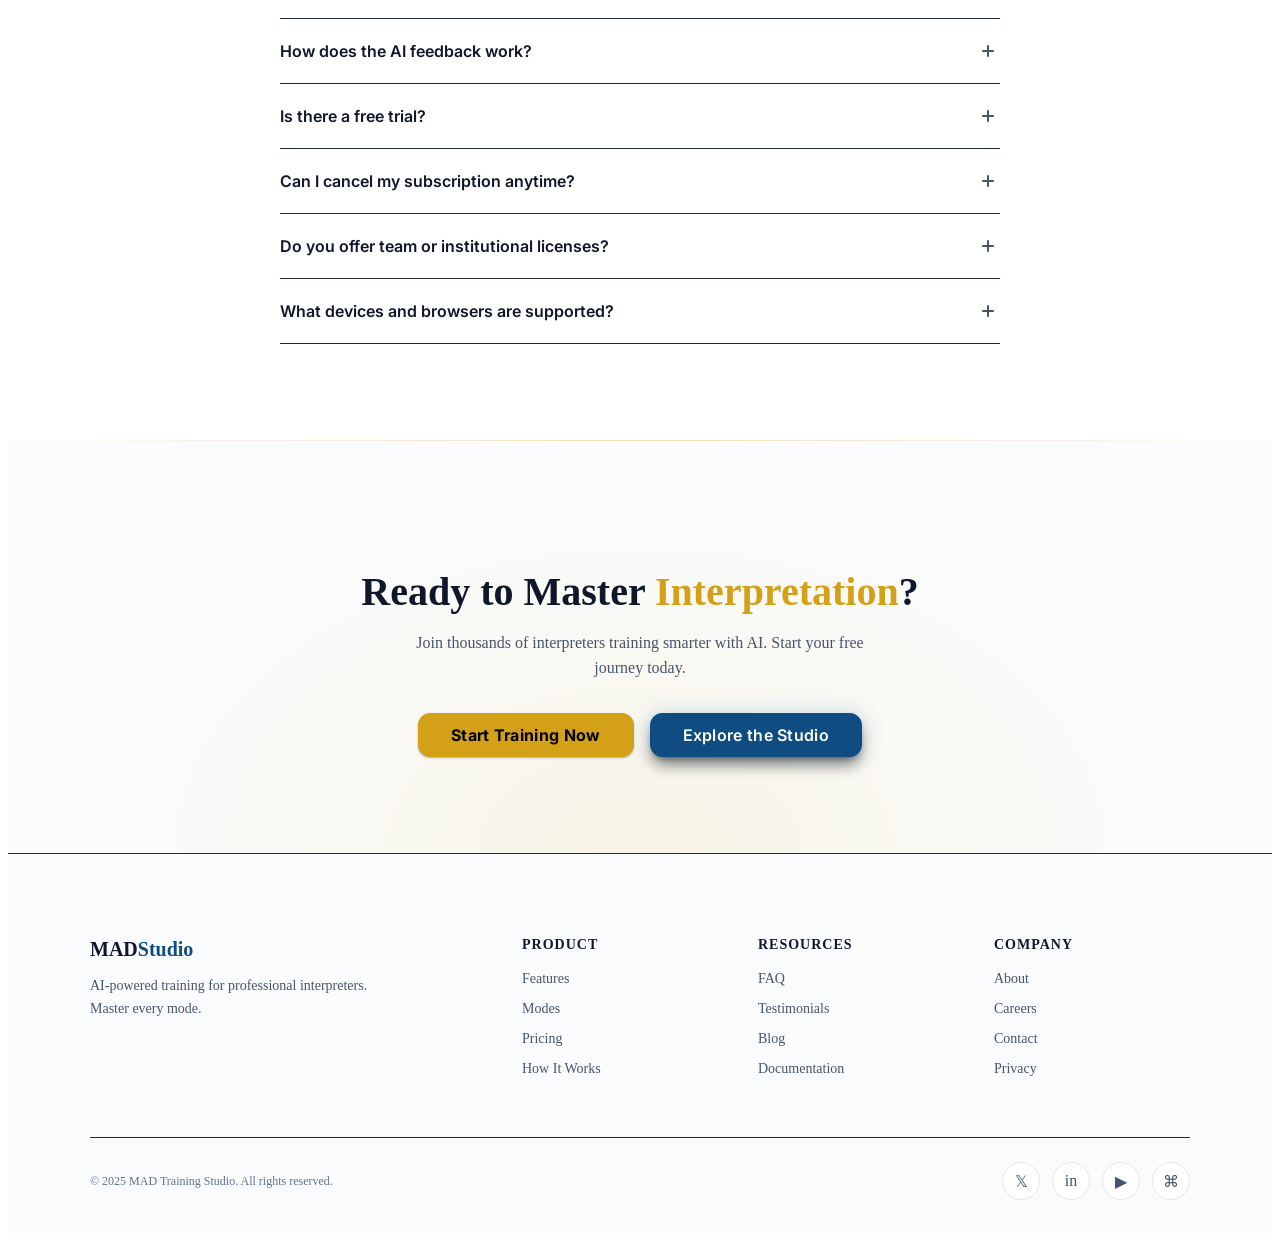
==== commit bc16f53c: "feat: Build landing page CSS (static/css/landing.css) — Create the landing page specific styles. Thi" ====
--- a/static/landing.html
+++ b/static/landing.html
@@ -3,43 +3,70 @@
 <head>
 <meta charset="UTF-8">
 <meta name="viewport" content="width=device-width, initial-scale=1.0">
-<meta name="description" content="MAD Training Studio — AI-powered training for professional interpreters. Master all 7 interpreting modes with real-time feedback.">
+<meta name="description" content="MAD Training Studio — AI-powered training for professional interpreters. Master all 8 interpreting modes with real-time feedback.">
 <meta name="theme-color" content="#121212">
 <title>MAD Training Studio — Master the Art of Interpretation</title>
 <link rel="preconnect" href="https://fonts.googleapis.com">
 <link rel="preconnect" href="https://fonts.gstatic.com" crossorigin>
-<link href="https://fonts.googleapis.com/css2?family=Inter:wght@400;500;600;700&family=Cairo:wght@400;500;600;700&display=swap" rel="stylesheet">
+<link href="https://fonts.googleapis.com/css2?family=Inter:wght@400;500;600;700;800&family=Cairo:wght@400;500;600;700;800&display=swap" rel="stylesheet">
+<link rel="stylesheet" href="/static/css/tokens.css">
+<link rel="stylesheet" href="/static/css/components.css">
 <link rel="stylesheet" href="/static/css/landing.css">
 </head>
 <body>
 
 <!-- ════════════════════════════════════════════════════════════
+     NAVIGATION
+     ════════════════════════════════════════════════════════════ -->
+<nav class="landing-nav" id="landing-nav">
+  <a href="#" class="landing-nav-brand">
+    <div class="landing-nav-logo">🎯</div>
+    <div class="landing-nav-logotype">MAD<span>Studio</span></div>
+  </a>
+  <div class="landing-nav-links">
+    <a href="#features" class="landing-nav-link">Features</a>
+    <a href="#modes" class="landing-nav-link">Modes</a>
+    <a href="#how-it-works" class="landing-nav-link">How It Works</a>
+    <a href="#pricing" class="landing-nav-link">Pricing</a>
+    <a href="#testimonials" class="landing-nav-link">Testimonials</a>
+    <a href="#faq" class="landing-nav-link">FAQ</a>
+    <a href="/app" class="btn btn-gold landing-nav-cta">Get Started</a>
+  </div>
+</nav>
+
+<!-- ════════════════════════════════════════════════════════════
      HERO
      ════════════════════════════════════════════════════════════ -->
 <section class="hero" id="hero" aria-label="Hero">
+  <div class="hero__particles" aria-hidden="true">
+    <div class="hero__particle"></div>
+    <div class="hero__particle"></div>
+    <div class="hero__particle"></div>
+    <div class="hero__particle"></div>
+    <div class="hero__particle"></div>
+  </div>
   <div class="hero__content">
     <p class="hero__eyebrow">MAD Training Studio</p>
     <h1 class="hero__title">Master the Art of Interpretation — <span>AI-Powered Training</span> for Professional Interpreters</h1>
-    <p class="hero__sub">Train all 7 interpreting modes with real-time AI feedback, certification-aligned scenarios, and personalized progress tracking. From shadowing to simultaneous — elevate your craft.</p>
-    <div class="hero__ctas">
-      <a href="/app" class="btn btn-primary btn-large">Start Training</a>
-      <a href="#video" class="btn btn-ghost btn-large" onclick="document.getElementById('how-it-works').scrollIntoView({behavior:'smooth'});return false;">Watch Demo</a>
-    </div>
-  </div>
-  <div class="hero__scroll-hint" aria-hidden="true">↓</div>
+    <p class="hero__subtitle">Train all 8 interpreting modes with real-time AI feedback, certification-aligned scenarios, and personalized progress tracking. From shadowing to simultaneous — elevate your craft.</p>
+    <div class="hero__actions">
+      <a href="/app" class="btn btn-primary btn-large">Sign In / Start Training</a>
+      <a href="#how-it-works" class="btn btn-ghost btn-large">Watch Demo</a>
+    </div>
+  </div>
 </section>
 
 <!-- ════════════════════════════════════════════════════════════
      TRUST BAR
      ════════════════════════════════════════════════════════════ -->
-<section class="trust-bar" aria-label="Trusted by certification bodies">
-  <div class="trust-bar__inner">
-    <p class="trust-bar__label">Trusted by interpreters certified by</p>
-    <div class="trust-bar__logos">
-      <span class="trust-bar__logo">AIIC</span>
-      <span class="trust-bar__logo">CCHI</span>
-      <span class="trust-bar__logo">NBCMI</span>
-      <span class="trust-bar__logo">NAJIT</span>
+<section class="trust" aria-label="Trusted by certification bodies">
+  <div class="trust__inner">
+    <p class="trust__label">Trusted by interpreters certified by</p>
+    <div class="trust__logos">
+      <span class="trust__logo">AIIC</span>
+      <span class="trust__logo">CCHI</span>
+      <span class="trust__logo">NBCMI</span>
+      <span class="trust__logo">NAJIT</span>
     </div>
   </div>
 </section>
@@ -47,38 +74,39 @@
 <!-- ════════════════════════════════════════════════════════════
      FEATURES
      ════════════════════════════════════════════════════════════ -->
-<section class="section" id="features" aria-labelledby="features-heading">
+<section class="features" id="features" aria-labelledby="features-heading">
   <div class="section-header">
-    <h2 id="features-heading">Everything You Need to Excel</h2>
-    <p>A complete training platform built by interpreters, for interpreters.</p>
-  </div>
-  <div class="features-grid stagger-children">
-    <article class="feature-card">
+    <p class="section-header__eyebrow">Features</p>
+    <h2 class="section-header__title" id="features-heading">Everything You Need to Excel</h2>
+    <p class="section-header__desc">A complete training platform built by interpreters, for interpreters.</p>
+  </div>
+  <div class="features__grid stagger-reveal">
+    <article class="feature-card scroll-reveal">
       <span class="feature-card__icon" aria-hidden="true">🎧</span>
-      <h3 class="feature-card__title">7 Interpreting Modes</h3>
-      <p class="feature-card__desc">Shadowing, consecutive, simultaneous, chuchotage, sight, OPI, and legal — all in one platform.</p>
-    </article>
-    <article class="feature-card">
+      <h3 class="feature-card__title">8 Interpreting Modes</h3>
+      <p class="feature-card__desc">Shadowing, consecutive, simultaneous, chuchotage, sight, escort, legal, and OPI — all in one platform.</p>
+    </article>
+    <article class="feature-card scroll-reveal">
       <span class="feature-card__icon" aria-hidden="true">⚡</span>
       <h3 class="feature-card__title">Real-Time AI Feedback</h3>
       <p class="feature-card__desc">Get instant analysis on accuracy, completeness, terminology, and delivery after every session.</p>
     </article>
-    <article class="feature-card">
+    <article class="feature-card scroll-reveal">
       <span class="feature-card__icon" aria-hidden="true">🎯</span>
       <h3 class="feature-card__title">Certification-Aligned</h3>
       <p class="feature-card__desc">Scenarios and rubrics aligned with AIIC, CCHI, NBCMI, and NAJIT standards.</p>
     </article>
-    <article class="feature-card">
+    <article class="feature-card scroll-reveal">
       <span class="feature-card__icon" aria-hidden="true">📊</span>
       <h3 class="feature-card__title">Progress Tracking</h3>
       <p class="feature-card__desc">Visual dashboards, skill trees, streaks, and milestone achievements to keep you motivated.</p>
     </article>
-    <article class="feature-card">
+    <article class="feature-card scroll-reveal">
       <span class="feature-card__icon" aria-hidden="true">🌍</span>
       <h3 class="feature-card__title">Dialect-Specific Training</h3>
       <p class="feature-card__desc">Practice with Levantine, Gulf, Egyptian, Maghrebi, and Modern Standard Arabic scenarios.</p>
     </article>
-    <article class="feature-card">
+    <article class="feature-card scroll-reveal">
       <span class="feature-card__icon" aria-hidden="true">🏆</span>
       <h3 class="feature-card__title">Gamified Learning</h3>
       <p class="feature-card__desc">XP, levels, badges, and weekly challenges make training engaging and competitive.</p>
@@ -89,38 +117,39 @@
 <!-- ════════════════════════════════════════════════════════════
      HOW IT WORKS
      ════════════════════════════════════════════════════════════ -->
-<section class="section" id="how-it-works" aria-labelledby="how-heading">
+<section class="how-it-works" id="how-it-works" aria-labelledby="how-heading">
   <div class="section-header">
-    <h2 id="how-heading">How It Works</h2>
-    <p>From scenario to feedback in four simple steps.</p>
+    <p class="section-header__eyebrow">How It Works</p>
+    <h2 class="section-header__title" id="how-heading">Four Steps to Mastery</h2>
+    <p class="section-header__desc">From scenario to feedback in four simple steps.</p>
   </div>
   <div class="timeline">
-    <div class="timeline-step">
-      <div class="timeline-step__num">1</div>
-      <div class="timeline-step__content">
-        <h3>Choose Your Mode</h3>
-        <p>Select from 7 interpreting modes — from beginner shadowing to advanced simultaneous.</p>
-      </div>
-    </div>
-    <div class="timeline-step">
-      <div class="timeline-step__num">2</div>
-      <div class="timeline-step__content">
-        <h3>AI Generates a Scenario</h3>
-        <p>Our AI crafts realistic, context-rich scenarios tailored to your level and language pair.</p>
-      </div>
-    </div>
-    <div class="timeline-step">
-      <div class="timeline-step__num">3</div>
-      <div class="timeline-step__content">
-        <h3>Practice Interpreting</h3>
-        <p>Interpret the source audio or text in real time, just like a live assignment.</p>
-      </div>
-    </div>
-    <div class="timeline-step">
-      <div class="timeline-step__num">4</div>
-      <div class="timeline-step__content">
-        <h3>Get Detailed Feedback</h3>
-        <p>Receive AI-powered analysis on accuracy, completeness, terminology, and delivery quality.</p>
+    <div class="timeline__step scroll-reveal scroll-reveal--left">
+      <div class="timeline__num">1</div>
+      <div class="timeline__content">
+        <h3 class="timeline__title">Choose Your Mode</h3>
+        <p class="timeline__desc">Select from 8 interpreting modes — from beginner shadowing to advanced simultaneous.</p>
+      </div>
+    </div>
+    <div class="timeline__step scroll-reveal scroll-reveal--left">
+      <div class="timeline__num">2</div>
+      <div class="timeline__content">
+        <h3 class="timeline__title">AI Generates a Scenario</h3>
+        <p class="timeline__desc">Our AI crafts realistic, context-rich scenarios tailored to your level and language pair.</p>
+      </div>
+    </div>
+    <div class="timeline__step scroll-reveal scroll-reveal--left">
+      <div class="timeline__num">3</div>
+      <div class="timeline__content">
+        <h3 class="timeline__title">Practice Interpreting</h3>
+        <p class="timeline__desc">Interpret the source audio or text in real time, just like a live assignment.</p>
+      </div>
+    </div>
+    <div class="timeline__step scroll-reveal scroll-reveal--left">
+      <div class="timeline__num">4</div>
+      <div class="timeline__content">
+        <h3 class="timeline__title">Get Detailed Feedback</h3>
+        <p class="timeline__desc">Receive AI-powered analysis on accuracy, completeness, terminology, and delivery quality.</p>
       </div>
     </div>
   </div>
@@ -129,13 +158,14 @@
 <!-- ════════════════════════════════════════════════════════════
      MODES SHOWCASE
      ════════════════════════════════════════════════════════════ -->
-<section class="section" id="modes" aria-labelledby="modes-heading">
+<section class="modes" id="modes" aria-labelledby="modes-heading">
   <div class="section-header">
-    <h2 id="modes-heading">7 Interpreting Modes</h2>
-    <p>Train every mode you need for a versatile interpreting career.</p>
-  </div>
-  <div class="modes-grid">
-    <article class="card-mode card-mode--shadowing" aria-label="Shadowing mode">
+    <p class="section-header__eyebrow">Modes</p>
+    <h2 class="section-header__title" id="modes-heading">8 Interpreting Modes</h2>
+    <p class="section-header__desc">Train every mode you need for a versatile interpreting career.</p>
+  </div>
+  <div class="modes__grid">
+    <article class="card-mode card-mode--shadowing scroll-reveal" aria-label="Shadowing mode">
       <div class="card-mode__icon" aria-hidden="true">🎙️</div>
       <h3 class="card-mode__title">Shadowing</h3>
       <p class="card-mode__desc">Repeat source speech in real time to build fluency, rhythm, and automaticity.</p>
@@ -143,7 +173,7 @@
         <span class="card__tag card__tag--beginner">Beginner</span>
       </div>
     </article>
-    <article class="card-mode card-mode--consecutive" aria-label="Consecutive interpreting mode">
+    <article class="card-mode card-mode--consecutive scroll-reveal" aria-label="Consecutive interpreting mode">
       <div class="card-mode__icon" aria-hidden="true">📝</div>
       <h3 class="card-mode__title">Consecutive</h3>
       <p class="card-mode__desc">Listen, take notes, and render the message accurately after the speaker pauses.</p>
@@ -151,7 +181,7 @@
         <span class="card__tag card__tag--intermediate">Intermediate</span>
       </div>
     </article>
-    <article class="card-mode card-mode--simultaneous" aria-label="Simultaneous interpreting mode">
+    <article class="card-mode card-mode--simultaneous scroll-reveal" aria-label="Simultaneous interpreting mode">
       <div class="card-mode__icon" aria-hidden="true">🎧</div>
       <h3 class="card-mode__title">Simultaneous</h3>
       <p class="card-mode__desc">Interpret in real time with only a few seconds of decalage — the gold standard.</p>
@@ -159,7 +189,7 @@
         <span class="card__tag card__tag--advanced">Advanced</span>
       </div>
     </article>
-    <article class="card-mode card-mode--chuchotage" aria-label="Chuchotage mode">
+    <article class="card-mode card-mode--chuchotage scroll-reveal" aria-label="Chuchotage mode">
       <div class="card-mode__icon" aria-hidden="true">👤</div>
       <h3 class="card-mode__title">Chuchotage</h3>
       <p class="card-mode__desc">Whispered simultaneous interpreting for one or two listeners in close proximity.</p>
@@ -167,7 +197,7 @@
         <span class="card__tag card__tag--intermediate">Intermediate</span>
       </div>
     </article>
-    <article class="card-mode card-mode--sight" aria-label="Sight translation mode">
+    <article class="card-mode card-mode--sight scroll-reveal" aria-label="Sight translation mode">
       <div class="card-mode__icon" aria-hidden="true">📄</div>
       <h3 class="card-mode__title">Sight Translation</h3>
       <p class="card-mode__desc">Translate a written text aloud on the spot — essential for legal and medical settings.</p>
@@ -175,18 +205,26 @@
         <span class="card__tag card__tag--beginner">Beginner</span>
       </div>
     </article>
-    <article class="card-mode card-mode--opi" aria-label="OPI mode">
+    <article class="card-mode card-mode--escort scroll-reveal" aria-label="Escort mode">
+      <div class="card-mode__icon" aria-hidden="true">🤝</div>
+      <h3 class="card-mode__title">Escort / Liaison</h3>
+      <p class="card-mode__desc">Bidirectional informal interpreting for business, social, and administrative settings.</p>
+      <div class="card-mode__tags">
+        <span class="card__tag card__tag--intermediate">Intermediate</span>
+      </div>
+    </article>
+    <article class="card-mode card-mode--opi scroll-reveal" aria-label="OPI mode">
       <div class="card-mode__icon" aria-hidden="true">📞</div>
-      <h3 class="card-mode__title">OPI</h3>
-      <p class="card-mode__desc">Over-the-phone interpreting — short consecutive for remote, high-stakes dialogue.</p>
+      <h3 class="card-mode__title">OPI / VRI</h3>
+      <p class="card-mode__desc">Over-the-phone and video remote interpreting for high-stakes triadic dialogue.</p>
       <div class="card-mode__tags">
         <span class="card__tag card__tag--intermediate">Intermediate</span>
       </div>
     </article>
-    <article class="card-mode card-mode--legal" aria-label="Legal interpreting mode">
+    <article class="card-mode card-mode--legal scroll-reveal" aria-label="Legal interpreting mode">
       <div class="card-mode__icon" aria-hidden="true">⚖️</div>
-      <h3 class="card-mode__title">Legal Interpreting</h3>
-      <p class="card-mode__desc">Specialized consecutive and simultaneous scenarios for court and legal proceedings.</p>
+      <h3 class="card-mode__title">Legal Verbatim</h3>
+      <p class="card-mode__desc">Specialized word-for-word interpretation for court and legal proceedings.</p>
       <div class="card-mode__tags">
         <span class="card__tag card__tag--advanced">Advanced</span>
       </div>
@@ -197,16 +235,17 @@
 <!-- ════════════════════════════════════════════════════════════
      PRICING
      ════════════════════════════════════════════════════════════ -->
-<section class="section" id="pricing" aria-labelledby="pricing-heading">
+<section class="pricing" id="pricing" aria-labelledby="pricing-heading">
   <div class="section-header">
-    <h2 id="pricing-heading">Simple, Transparent Pricing</h2>
-    <p>Start free. Upgrade when you are ready to go pro.</p>
-  </div>
-  <div class="pricing-grid">
-    <article class="pricing-card" aria-label="Basic plan">
+    <p class="section-header__eyebrow">Pricing</p>
+    <h2 class="section-header__title" id="pricing-heading">Simple, Transparent Pricing</h2>
+    <p class="section-header__desc">Start free. Upgrade when you are ready to go pro.</p>
+  </div>
+  <div class="pricing__grid">
+    <article class="pricing-card scroll-reveal scroll-reveal--scale" aria-label="Basic plan">
       <h3 class="pricing-card__name">Basic</h3>
       <p class="pricing-card__price">Free <span>/ forever</span></p>
-      <p class="pricing-card__desc">Perfect for getting started.</p>
+      <p class="pricing-card__period">Perfect for getting started.</p>
       <ul class="pricing-card__features">
         <li>1 mode (Shadowing)</li>
         <li>5 scenarios per week</li>
@@ -216,13 +255,13 @@
       </ul>
       <a href="/app" class="btn btn-secondary btn-block">Get Started</a>
     </article>
-    <article class="pricing-card pricing-card--featured" aria-label="Pro plan">
+    <article class="pricing-card pricing-card--pro scroll-reveal scroll-reveal--scale" aria-label="Pro plan">
       <span class="pricing-card__badge">Most Popular</span>
       <h3 class="pricing-card__name">Pro</h3>
       <p class="pricing-card__price">$29 <span>/ month</span></p>
-      <p class="pricing-card__desc">For serious interpreters.</p>
+      <p class="pricing-card__period">For serious interpreters.</p>
       <ul class="pricing-card__features">
-        <li>All 7 modes</li>
+        <li>All 8 modes</li>
         <li>Unlimited scenarios</li>
         <li>Advanced AI feedback</li>
         <li>Dialect-specific training</li>
@@ -231,10 +270,10 @@
       </ul>
       <a href="/app" class="btn btn-primary btn-block">Start Free Trial</a>
     </article>
-    <article class="pricing-card" aria-label="Enterprise plan">
+    <article class="pricing-card scroll-reveal scroll-reveal--scale" aria-label="Enterprise plan">
       <h3 class="pricing-card__name">Enterprise</h3>
       <p class="pricing-card__price">Custom</p>
-      <p class="pricing-card__desc">For teams and institutions.</p>
+      <p class="pricing-card__period">For teams and institutions.</p>
       <ul class="pricing-card__features">
         <li>Everything in Pro</li>
         <li>Team management</li>
@@ -251,36 +290,37 @@
 <!-- ════════════════════════════════════════════════════════════
      TESTIMONIALS
      ════════════════════════════════════════════════════════════ -->
-<section class="section" id="testimonials" aria-labelledby="testimonials-heading">
+<section class="testimonials" id="testimonials" aria-labelledby="testimonials-heading">
   <div class="section-header">
-    <h2 id="testimonials-heading">What Interpreters Say</h2>
-    <p>Trusted by professionals around the world.</p>
-  </div>
-  <div class="testimonials-grid">
-    <article class="testimonial-card">
+    <p class="section-header__eyebrow">Testimonials</p>
+    <h2 class="section-header__title" id="testimonials-heading">What Interpreters Say</h2>
+    <p class="section-header__desc">Trusted by professionals around the world.</p>
+  </div>
+  <div class="testimonials__grid">
+    <article class="testimonial-card scroll-reveal">
       <p class="testimonial-card__quote">The AI feedback is incredibly detailed. It caught nuances I never noticed in my own recordings. My consecutive scores improved by 30% in six weeks.</p>
       <div class="testimonial-card__author">
-        <div class="testimonial-card__avatar" aria-hidden="true">👩</div>
+        <div class="testimonial-card__avatar" aria-hidden="true">SA</div>
         <div>
           <p class="testimonial-card__name">Sarah Al-Rashid</p>
           <p class="testimonial-card__role">Conference Interpreter, Dubai</p>
         </div>
       </div>
     </article>
-    <article class="testimonial-card">
+    <article class="testimonial-card scroll-reveal">
       <p class="testimonial-card__quote">I used MAD to prepare for my NBCMI exam. The certification-aligned scenarios and real-time feedback gave me the confidence I needed to pass on my first attempt.</p>
       <div class="testimonial-card__author">
-        <div class="testimonial-card__avatar" aria-hidden="true">👨</div>
+        <div class="testimonial-card__avatar" aria-hidden="true">OB</div>
         <div>
           <p class="testimonial-card__name">Omar Benali</p>
           <p class="testimonial-card__role">Medical Interpreter, Chicago</p>
         </div>
       </div>
     </article>
-    <article class="testimonial-card">
+    <article class="testimonial-card scroll-reveal">
       <p class="testimonial-card__quote">The dialect-specific training is a game changer. Being able to practice Levantine and Gulf scenarios separately has made me a much more versatile interpreter.</p>
       <div class="testimonial-card__author">
-        <div class="testimonial-card__avatar" aria-hidden="true">👩</div>
+        <div class="testimonial-card__avatar" aria-hidden="true">LH</div>
         <div>
           <p class="testimonial-card__name">Layla Haddad</p>
           <p class="testimonial-card__role">Community Interpreter, London</p>
@@ -293,67 +333,115 @@
 <!-- ════════════════════════════════════════════════════════════
      FAQ
      ════════════════════════════════════════════════════════════ -->
-<section class="section" id="faq" aria-labelledby="faq-heading">
+<section class="faq" id="faq" aria-labelledby="faq-heading">
   <div class="section-header">
-    <h2 id="faq-heading">Frequently Asked Questions</h2>
-    <p>Everything you need to know about MAD Training Studio.</p>
-  </div>
-  <div class="faq-list">
-    <details class="faq-item">
-      <summary class="faq-item__question">What is MAD Training Studio? <span class="faq-item__icon" aria-hidden="true">+</span></summary>
-      <p class="faq-item__answer">MAD Training Studio is an AI-powered training platform for professional interpreters. It offers realistic scenarios across 7 interpreting modes, with real-time feedback, progress tracking, and certification-aligned content.</p>
-    </details>
-    <details class="faq-item">
-      <summary class="faq-item__question">Which interpreting modes are supported? <span class="faq-item__icon" aria-hidden="true">+</span></summary>
-      <p class="faq-item__answer">We support Shadowing, Consecutive, Simultaneous, Chuchotage (Whispered), Sight Translation, OPI (Over-the-Phone), and Legal Interpreting.</p>
-    </details>
-    <details class="faq-item">
-      <summary class="faq-item__question">Is it suitable for beginners? <span class="faq-item__icon" aria-hidden="true">+</span></summary>
-      <p class="faq-item__answer">Absolutely. Our Beginner mode starts with Shadowing and Sight Translation, gradually building skills toward more advanced modes like Simultaneous and Legal.</p>
-    </details>
-    <details class="faq-item">
-      <summary class="faq-item__question">Can I use it to prepare for certification exams? <span class="faq-item__icon" aria-hidden="true">+</span></summary>
-      <p class="faq-item__answer">Yes. Our scenarios and rubrics are aligned with AIIC, CCHI, NBCMI, and NAJIT standards. Pro users get access to dedicated certification prep tracks.</p>
-    </details>
-    <details class="faq-item">
-      <summary class="faq-item__question">What language pairs are available? <span class="faq-item__icon" aria-hidden="true">+</span></summary>
-      <p class="faq-item__answer">Arabic-English is our most complete pair. We also support Arabic-French, English-French, and multiple dialects including Levantine, Gulf, Egyptian, and Maghrebi.</p>
-    </details>
-    <details class="faq-item">
-      <summary class="faq-item__question">How does the AI feedback work? <span class="faq-item__icon" aria-hidden="true">+</span></summary>
-      <p class="faq-item__answer">After each session, our AI analyzes your interpretation for accuracy, completeness, terminology usage, and delivery quality. You receive a detailed breakdown with specific improvement suggestions.</p>
-    </details>
-    <details class="faq-item">
-      <summary class="faq-item__question">Is there a free trial? <span class="faq-item__icon" aria-hidden="true">+</span></summary>
-      <p class="faq-item__answer">Yes. The Basic plan is free forever. Pro plans come with a 14-day free trial with no credit card required.</p>
-    </details>
-    <details class="faq-item">
-      <summary class="faq-item__question">Can I cancel my subscription anytime? <span class="faq-item__icon" aria-hidden="true">+</span></summary>
-      <p class="faq-item__answer">Yes, you can cancel your Pro subscription at any time. You will retain access until the end of your billing period.</p>
-    </details>
-    <details class="faq-item">
-      <summary class="faq-item__question">Do you offer team or institutional licenses? <span class="faq-item__icon" aria-hidden="true">+</span></summary>
-      <p class="faq-item__answer">Yes. Our Enterprise plan includes team management, custom scenario creation, LMS integration, and dedicated support. Contact us for a custom quote.</p>
-    </details>
-    <details class="faq-item">
-      <summary class="faq-item__question">What devices and browsers are supported? <span class="faq-item__icon" aria-hidden="true">+</span></summary>
-      <p class="faq-item__answer">MAD Training Studio works on all modern browsers including Chrome, Firefox, Safari, and Edge. It is fully responsive on desktop, tablet, and mobile devices.</p>
-    </details>
+    <p class="section-header__eyebrow">FAQ</p>
+    <h2 class="section-header__title" id="faq-heading">Frequently Asked Questions</h2>
+    <p class="section-header__desc">Everything you need to know about MAD Training Studio.</p>
+  </div>
+  <div class="faq__list">
+    <div class="faq__item">
+      <button class="faq__question" aria-expanded="false" onclick="this.setAttribute('aria-expanded', this.getAttribute('aria-expanded') === 'true' ? 'false' : 'true'); this.parentElement.classList.toggle('open');">
+        What is MAD Training Studio?
+        <span class="faq__icon" aria-hidden="true"></span>
+      </button>
+      <div class="faq__answer">
+        <p>MAD Training Studio is an AI-powered training platform for professional interpreters. It offers realistic scenarios across 8 interpreting modes, with real-time feedback, progress tracking, and certification-aligned content.</p>
+      </div>
+    </div>
+    <div class="faq__item">
+      <button class="faq__question" aria-expanded="false" onclick="this.setAttribute('aria-expanded', this.getAttribute('aria-expanded') === 'true' ? 'false' : 'true'); this.parentElement.classList.toggle('open');">
+        Which interpreting modes are supported?
+        <span class="faq__icon" aria-hidden="true"></span>
+      </button>
+      <div class="faq__answer">
+        <p>We support Shadowing, Consecutive, Simultaneous, Chuchotage (Whispered), Sight Translation, Escort/Liaison, OPI (Over-the-Phone), and Legal Verbatim.</p>
+      </div>
+    </div>
+    <div class="faq__item">
+      <button class="faq__question" aria-expanded="false" onclick="this.setAttribute('aria-expanded', this.getAttribute('aria-expanded') === 'true' ? 'false' : 'true'); this.parentElement.classList.toggle('open');">
+        Is it suitable for beginners?
+        <span class="faq__icon" aria-hidden="true"></span>
+      </button>
+      <div class="faq__answer">
+        <p>Absolutely. Our Beginner mode starts with Shadowing and Sight Translation, gradually building skills toward more advanced modes like Simultaneous and Legal.</p>
+      </div>
+    </div>
+    <div class="faq__item">
+      <button class="faq__question" aria-expanded="false" onclick="this.setAttribute('aria-expanded', this.getAttribute('aria-expanded') === 'true' ? 'false' : 'true'); this.parentElement.classList.toggle('open');">
+        Can I use it to prepare for certification exams?
+        <span class="faq__icon" aria-hidden="true"></span>
+      </button>
+      <div class="faq__answer">
+        <p>Yes. Our scenarios and rubrics are aligned with AIIC, CCHI, NBCMI, and NAJIT standards. Pro users get access to dedicated certification prep tracks.</p>
+      </div>
+    </div>
+    <div class="faq__item">
+      <button class="faq__question" aria-expanded="false" onclick="this.setAttribute('aria-expanded', this.getAttribute('aria-expanded') === 'true' ? 'false' : 'true'); this.parentElement.classList.toggle('open');">
+        What language pairs are available?
+        <span class="faq__icon" aria-hidden="true"></span>
+      </button>
+      <div class="faq__answer">
+        <p>Arabic-English is our most complete pair. We also support Arabic-French, English-French, and multiple dialects including Levantine, Gulf, Egyptian, and Maghrebi.</p>
+      </div>
+    </div>
+    <div class="faq__item">
+      <button class="faq__question" aria-expanded="false" onclick="this.setAttribute('aria-expanded', this.getAttribute('aria-expanded') === 'true' ? 'false' : 'true'); this.parentElement.classList.toggle('open');">
+        How does the AI feedback work?
+        <span class="faq__icon" aria-hidden="true"></span>
+      </button>
+      <div class="faq__answer">
+        <p>After each session, our AI analyzes your interpretation for accuracy, completeness, terminology usage, and delivery quality. You receive a detailed breakdown with specific improvement suggestions.</p>
+      </div>
+    </div>
+    <div class="faq__item">
+      <button class="faq__question" aria-expanded="false" onclick="this.setAttribute('aria-expanded', this.getAttribute('aria-expanded') === 'true' ? 'false' : 'true'); this.parentElement.classList.toggle('open');">
+        Is there a free trial?
+        <span class="faq__icon" aria-hidden="true"></span>
+      </button>
+      <div class="faq__answer">
+        <p>Yes. The Basic plan is free forever. Pro plans come with a 14-day free trial with no credit card required.</p>
+      </div>
+    </div>
+    <div class="faq__item">
+      <button class="faq__question" aria-expanded="false" onclick="this.setAttribute('aria-expanded', this.getAttribute('aria-expanded') === 'true' ? 'false' : 'true'); this.parentElement.classList.toggle('open');">
+        Can I cancel my subscription anytime?
+        <span class="faq__icon" aria-hidden="true"></span>
+      </button>
+      <div class="faq__answer">
+        <p>Yes, you can cancel your Pro subscription at any time. You will retain access until the end of your billing period.</p>
+      </div>
+    </div>
+    <div class="faq__item">
+      <button class="faq__question" aria-expanded="false" onclick="this.setAttribute('aria-expanded', this.getAttribute('aria-expanded') === 'true' ? 'false' : 'true'); this.parentElement.classList.toggle('open');">
+        Do you offer team or institutional licenses?
+        <span class="faq__icon" aria-hidden="true"></span>
+      </button>
+      <div class="faq__answer">
+        <p>Yes. Our Enterprise plan includes team management, custom scenario creation, LMS integration, and dedicated support. Contact us for a custom quote.</p>
+      </div>
+    </div>
+    <div class="faq__item">
+      <button class="faq__question" aria-expanded="false" onclick="this.setAttribute('aria-expanded', this.getAttribute('aria-expanded') === 'true' ? 'false' : 'true'); this.parentElement.classList.toggle('open');">
+        What devices and browsers are supported?
+        <span class="faq__icon" aria-hidden="true"></span>
+      </button>
+      <div class="faq__answer">
+        <p>MAD Training Studio works on all modern browsers including Chrome, Firefox, Safari, and Edge. It is fully responsive on desktop, tablet, and mobile devices.</p>
+      </div>
+    </div>
   </div>
 </section>
 
 <!-- ════════════════════════════════════════════════════════════
      CTA
      ════════════════════════════════════════════════════════════ -->
-<section class="cta-section" id="cta" aria-labelledby="cta-heading">
-  <div class="cta-section__inner">
-    <h2 id="cta-heading">Ready to Master Interpretation?</h2>
-    <p>Join thousands of interpreters training smarter with AI. Start your free journey today.</p>
-    <form class="cta-form" action="/app" method="get" aria-label="Email signup form">
-      <label for="cta-email" class="sr-only">Email address</label>
-      <input type="email" id="cta-email" name="email" class="form-input" placeholder="Enter your email" required autocomplete="email">
-      <button type="submit" class="btn btn-primary btn-large">Get Started</button>
-    </form>
+<section class="cta" id="cta" aria-labelledby="cta-heading">
+  <h2 class="cta__title" id="cta-heading">Ready to Master <span>Interpretation</span>?</h2>
+  <p class="cta__desc">Join thousands of interpreters training smarter with AI. Start your free journey today.</p>
+  <div class="hero__actions" style="justify-content: center; margin-top: var(--space-8);">
+    <a href="/app" class="btn btn-gold btn-large">Start Training Now</a>
+    <a href="/app" class="btn btn-primary btn-large">Explore the Studio</a>
   </div>
 </section>
 
@@ -362,13 +450,13 @@
      ════════════════════════════════════════════════════════════ -->
 <footer class="footer" role="contentinfo">
   <div class="footer__grid">
+    <div class="footer__brand-col">
+      <p class="footer__brand">MAD<span>Studio</span></p>
+      <p class="footer__tagline">AI-powered training for professional interpreters. Master every mode.</p>
+    </div>
     <div class="footer__col">
-      <p class="footer__brand">MAD Training Studio</p>
-      <p class="footer__tagline">AI-powered training for professional interpreters. Master every mode.</p>
-    </div>
-    <div class="footer__col">
-      <h4>Product</h4>
-      <ul>
+      <h4 class="footer__col-title">Product</h4>
+      <ul class="footer__links">
         <li><a href="#features">Features</a></li>
         <li><a href="#modes">Modes</a></li>
         <li><a href="#pricing">Pricing</a></li>
@@ -376,8 +464,8 @@
       </ul>
     </div>
     <div class="footer__col">
-      <h4>Resources</h4>
-      <ul>
+      <h4 class="footer__col-title">Resources</h4>
+      <ul class="footer__links">
         <li><a href="#faq">FAQ</a></li>
         <li><a href="#testimonials">Testimonials</a></li>
         <li><a href="/blog">Blog</a></li>
@@ -385,8 +473,8 @@
       </ul>
     </div>
     <div class="footer__col">
-      <h4>Company</h4>
-      <ul>
+      <h4 class="footer__col-title">Company</h4>
+      <ul class="footer__links">
         <li><a href="/about">About</a></li>
         <li><a href="/careers">Careers</a></li>
         <li><a href="/contact">Contact</a></li>
@@ -405,5 +493,28 @@
   </div>
 </footer>
 
+<script>
+  // Navbar scroll effect
+  const nav = document.getElementById('landing-nav');
+  window.addEventListener('scroll', () => {
+    if (window.scrollY > 20) {
+      nav.classList.add('scrolled');
+    } else {
+      nav.classList.remove('scrolled');
+    }
+  });
+
+  // Scroll reveal observer
+  const revealObserver = new IntersectionObserver((entries) => {
+    entries.forEach(entry => {
+      if (entry.isIntersecting) {
+        entry.target.classList.add('visible');
+      }
+    });
+  }, { threshold: 0.1, rootMargin: '0px 0px -50px 0px' });
+
+  document.querySelectorAll('.scroll-reveal').forEach(el => revealObserver.observe(el));
+</script>
+
 </body>
 </html>
--- a/static/css/tokens.css
+++ b/static/css/tokens.css
@@ -0,0 +1,242 @@
+:root {
+  /* ============================================
+     MAD Training Studio — Design Tokens
+     Deep Focus Color System v1.0
+     ============================================ */
+
+  /* Primary Colors */
+  --primary: #5B9BD5;
+  --primary-hover: #7AB8E8;
+  --primary-subtle: #1A3A5C;
+  --primary-rgb: 91, 155, 213;
+
+  /* Accent Colors */
+  --accent: #E8C547;
+  --accent-hover: #F0D76E;
+  --accent-subtle: #3D3418;
+  --accent-rgb: 232, 197, 71;
+
+  /* Semantic Colors */
+  --success: #4ADE80;
+  --success-subtle: #1A3D2A;
+  --success-rgb: 74, 222, 128;
+
+  --warning: #FBBF24;
+  --warning-subtle: #3D3018;
+  --warning-rgb: 251, 191, 36;
+
+  --error: #F87171;
+  --error-subtle: #3D1A1A;
+  --error-rgb: 248, 113, 113;
+
+  --info: #60A5FA;
+  --info-subtle: #1A2D4D;
+  --info-rgb: 96, 165, 250;
+
+  /* Neutral Colors (Dark Mode Default) */
+  --bg-base: #121212;
+  --bg-elevated: #1E1E1E;
+  --bg-overlay: #2C2C2C;
+  --bg-overlay-hover: #3A3A3A;
+
+  --text-primary: #F8FAFC;
+  --text-secondary: #94A3B8;
+  --text-tertiary: #64748B;
+  --text-muted: #475569;
+
+  --border: #334155;
+  --border-strong: #475569;
+  --border-subtle: #1E293B;
+
+  /* Mode-Specific Colors */
+  --mode-shadowing: #14B8A6;
+  --mode-ci: #5B9BD5;
+  --mode-si: #A855F7;
+  --mode-chuchotage: #F59E0B;
+  --mode-sight: #10B981;
+  --mode-opi: #F43F5E;
+  --mode-escort: #FB923C;
+  --mode-legal: #94A3B8;
+
+  /* Typography */
+  --font-sans: 'Inter', system-ui, -apple-system, sans-serif;
+  --font-arabic: 'Cairo', 'Noto Sans Arabic', system-ui, sans-serif;
+  --font-mono: 'JetBrains Mono', 'Fira Code', monospace;
+
+  --text-display-1: 56px;
+  --text-display-2: 40px;
+  --text-heading-1: 32px;
+  --text-heading-2: 24px;
+  --text-heading-3: 20px;
+  --text-body-large: 18px;
+  --text-body: 16px;
+  --text-body-small: 14px;
+  --text-caption: 12px;
+  --text-overline: 11px;
+
+  --leading-tight: 1.1;
+  --leading-snug: 1.15;
+  --leading-normal: 1.3;
+  --leading-relaxed: 1.6;
+  --leading-loose: 1.8;
+
+  --weight-regular: 400;
+  --weight-medium: 500;
+  --weight-semibold: 600;
+  --weight-bold: 700;
+
+  /* Spacing (4px grid) */
+  --space-1: 4px;
+  --space-2: 8px;
+  --space-3: 12px;
+  --space-4: 16px;
+  --space-5: 20px;
+  --space-6: 24px;
+  --space-8: 32px;
+  --space-10: 40px;
+  --space-12: 48px;
+  --space-16: 64px;
+  --space-20: 80px;
+  --space-24: 96px;
+
+  /* Border Radius */
+  --radius-sm: 4px;
+  --radius-md: 8px;
+  --radius-lg: 12px;
+  --radius-xl: 16px;
+  --radius-2xl: 24px;
+  --radius-full: 9999px;
+
+  /* Shadows (Dark Mode) */
+  --shadow-sm: 0 1px 2px rgba(0, 0, 0, 0.3);
+  --shadow-md: 0 4px 6px -1px rgba(0,0,0,0.4), 0 2px 4px -2px rgba(0,0,0,0.3);
+  --shadow-lg: 0 10px 15px -3px rgba(0,0,0,0.5), 0 4px 6px -4px rgba(0,0,0,0.4);
+  --shadow-xl: 0 20px 25px -5px rgba(0,0,0,0.6), 0 8px 10px -6px rgba(0,0,0,0.5);
+
+  --shadow-glow-primary: 0 0 20px rgba(var(--primary-rgb), 0.3);
+  --shadow-glow-accent: 0 0 20px rgba(var(--accent-rgb), 0.3);
+  --shadow-glow-success: 0 0 20px rgba(var(--success-rgb), 0.3);
+
+  /* Animation */
+  --ease-smooth: cubic-bezier(0.4, 0, 0.2, 1);
+  --ease-enter: cubic-bezier(0, 0, 0.2, 1);
+  --ease-exit: cubic-bezier(0.4, 0, 1, 1);
+  --ease-bounce: cubic-bezier(0.34, 1.56, 0.64, 1);
+  --ease-elastic: cubic-bezier(0.68, -0.55, 0.265, 1.55);
+
+  --duration-instant: 100ms;
+  --duration-fast: 200ms;
+  --duration-normal: 300ms;
+  --duration-slow: 500ms;
+  --duration-dramatic: 800ms;
+  --duration-celebration: 1200ms;
+}
+
+/* Light Mode Override */
+[data-theme="light"] {
+  --primary: #0F4C81;
+  --primary-hover: #0D3D68;
+  --primary-subtle: #E8F0F8;
+
+  --accent: #D4A017;
+  --accent-hover: #B88A14;
+  --accent-subtle: #FDF6E3;
+
+  --success: #2D8A4E;
+  --success-subtle: #E8F5EE;
+
+  --warning: #C4821B;
+  --warning-subtle: #FDF3E3;
+
+  --error: #C42B2B;
+  --error-subtle: #FDF2F2;
+
+  --info: #2563EB;
+  --info-subtle: #EFF6FF;
+
+  --bg-base: #FAFBFC;
+  --bg-elevated: #FFFFFF;
+  --bg-overlay: #F0F1F3;
+  --bg-overlay-hover: #E2E8F0;
+
+  --text-primary: #0F172A;
+  --text-secondary: #475569;
+  --text-tertiary: #94A3B8;
+  --text-muted: #CBD5E1;
+
+  --border: #E2E8F0;
+  --border-strong: #CBD5E1;
+  --border-subtle: #F1F5F9;
+
+  --shadow-sm: 0 1px 2px rgba(0, 0, 0, 0.05);
+  --shadow-md: 0 4px 6px -1px rgba(0,0,0,0.1), 0 2px 4px -2px rgba(0,0,0,0.05);
+  --shadow-lg: 0 10px 15px -3px rgba(0,0,0,0.1), 0 4px 6px -4px rgba(0,0,0,0.05);
+  --shadow-xl: 0 20px 25px -5px rgba(0,0,0,0.1), 0 8px 10px -6px rgba(0,0,0,0.05);
+}
+
+/* System Preference Fallback */
+@media (prefers-color-scheme: light) {
+  :root:not([data-theme]) {
+    --primary: #0F4C81;
+    --primary-hover: #0D3D68;
+    --primary-subtle: #E8F0F8;
+    --accent: #D4A017;
+    --accent-hover: #B88A14;
+    --accent-subtle: #FDF6E3;
+    --bg-base: #FAFBFC;
+    --bg-elevated: #FFFFFF;
+    --text-primary: #0F172A;
+    --text-secondary: #475569;
+    --border: #E2E8F0;
+  }
+}
+
+/* ============================================
+   Utility Classes
+   ============================================ */
+
+.glass {
+  background: rgba(30, 30, 30, 0.7);
+  backdrop-filter: blur(12px);
+  -webkit-backdrop-filter: blur(12px);
+  border: 1px solid rgba(255, 255, 255, 0.08);
+  box-shadow: 0 8px 32px rgba(0, 0, 0, 0.4);
+}
+
+[data-theme="light"] .glass {
+  background: rgba(255, 255, 255, 0.8);
+  border: 1px solid rgba(0, 0, 0, 0.06);
+  box-shadow: 0 8px 32px rgba(0, 0, 0, 0.08);
+}
+
+/* Mode Color Utilities */
+.mode-shadowing { color: var(--mode-shadowing); }
+.mode-ci { color: var(--mode-ci); }
+.mode-si { color: var(--mode-si); }
+.mode-chuchotage { color: var(--mode-chuchotage); }
+.mode-sight { color: var(--mode-sight); }
+.mode-opi { color: var(--mode-opi); }
+.mode-escort { color: var(--mode-escort); }
+.mode-legal { color: var(--mode-legal); }
+
+/* Reduced Motion */
+@media (prefers-reduced-motion: reduce) {
+  *, *::before, *::after {
+    animation-duration: 0.01ms !important;
+    animation-iteration-count: 1 !important;
+    transition-duration: 0.01ms !important;
+  }
+}
+
+/* RTL Support */
+[dir="rtl"] {
+  --font-sans: var(--font-arabic), 'Inter', system-ui, sans-serif;
+}
+
+[dir="rtl"] .ltr-only {
+  display: none;
+}
+
+[dir="ltr"] .rtl-only {
+  display: none;
+}
--- a/static/css/components.css
+++ b/static/css/components.css
@@ -0,0 +1,11 @@
+/* ═══════════════════════════════════════════════════════════════════
+   MAD Training Studio — Component Library Master Import
+   All component modules for the Deep Focus design system
+   ═══════════════════════════════════════════════════════════════════ */
+
+@import url("components/animations.css");
+@import url("components/badges.css");
+@import url("components/buttons.css");
+@import url("components/cards.css");
+@import url("components/forms.css");
+@import url("components/modals.css");
--- a/static/css/landing.css
+++ b/static/css/landing.css
@@ -1,785 +1,520 @@
-/* ============================================================
+/* ═══════════════════════════════════════════════════════════════════
    MAD Training Studio — Landing Page Styles
    Deep Focus Design System v1.0
-   Dark mode default | Navy + Gold accent | Inter + Cairo
-   ============================================================ */
-
-@import url("tokens.css");
-@import url("components.css");
-
-/* ============================================================
-   Global / Base
-   ============================================================ */
-html {
-  scroll-behavior: smooth;
-}
-
-body {
-  font-family: var(--font-sans);
-  background: var(--bg-base);
-  color: var(--text-primary);
-  line-height: var(--leading-relaxed);
-  margin: 0;
-  padding: 0;
-  -webkit-font-smoothing: antialiased;
-  -moz-osx-font-smoothing: grayscale;
-}
-
-/* ============================================================
-   Section Layout
-   ============================================================ */
-.section {
-  padding: var(--space-20) var(--space-6);
-  max-width: 1200px;
-  margin: 0 auto;
-}
-
-.section-header {
+   Complements components.css + tokens.css. Zero hardcoded colors.
+   ═══════════════════════════════════════════════════════════════════ */
+
+/* ── 1. HERO ─────────────────────────────────────────── */
+.hero {
+  position: relative; min-height: 100vh;
+  display: flex; align-items: center; justify-content: center;
   text-align: center;
-  margin-bottom: var(--space-12);
-}
-
-.section-header h2 {
-  font-size: var(--text-display-2);
-  font-weight: var(--weight-bold);
-  color: var(--text-primary);
-  margin: 0 0 var(--space-3) 0;
-  line-height: var(--leading-tight);
-}
-
-.section-header p {
-  font-size: var(--text-body-large);
-  color: var(--text-secondary);
-  max-width: 600px;
-  margin: 0 auto;
-  line-height: var(--leading-relaxed);
-}
-
-/* ============================================================
-   HERO
-   ============================================================ */
-.hero {
-  min-height: 100vh;
-  display: flex;
-  flex-direction: column;
-  justify-content: center;
-  align-items: center;
-  text-align: center;
-  padding: var(--space-16) var(--space-6);
-  position: relative;
+  padding: var(--space-20) var(--space-6) var(--space-16);
   overflow: hidden;
+  background: radial-gradient(ellipse at 50% 0%, rgba(var(--primary-rgb), 0.12) 0%, transparent 60%), var(--bg-base);
+}
+
+.hero::before {
+  content: ''; position: absolute; inset: 0;
   background:
-    radial-gradient(ellipse at 20% 30%, rgba(var(--primary-rgb), 0.12) 0%, transparent 60%),
-    radial-gradient(ellipse at 80% 70%, rgba(var(--accent-rgb), 0.08) 0%, transparent 60%),
-    var(--bg-base);
-}
-
-.hero::before {
-  content: '';
-  position: absolute;
-  inset: 0;
-  background: url("data:image/svg+xml,%3Csvg width='60' height='60' viewBox='0 0 60 60' xmlns='http://www.w3.org/2000/svg'%3E%3Cg fill='none' fill-rule='evenodd'%3E%3Cg fill='%235B9BD5' fill-opacity='0.03'%3E%3Cpath d='M36 34v-4h-2v4h-4v2h4v4h2v-4h4v-2h-4zm0-30V0h-2v4h-4v2h4v4h2V6h4V4h-4zM6 34v-4H4v4H0v2h4v4h2v-4h4v-2H6zM6 4V0H4v4H0v2h4v4h2V6h4V4H6z'/%3E%3C/g%3E%3C/g%3E%3C/svg%3E");
-  opacity: 0.6;
+    radial-gradient(circle at 20% 80%, rgba(var(--accent-rgb), 0.06) 0%, transparent 50%),
+    radial-gradient(circle at 80% 20%, rgba(var(--primary-rgb), 0.08) 0%, transparent 50%);
   pointer-events: none;
 }
 
-.hero__content {
-  position: relative;
-  z-index: 1;
-  max-width: 800px;
-  animation: fadeUp var(--duration-dramatic) var(--ease-enter) both;
-}
+.hero__content { position: relative; z-index: 2; max-width: 800px; }
 
 .hero__eyebrow {
-  font-size: var(--text-overline);
-  font-weight: var(--weight-bold);
-  text-transform: uppercase;
-  letter-spacing: 2px;
-  color: var(--accent);
-  margin-bottom: var(--space-4);
+  font-size: var(--text-overline); font-weight: var(--weight-bold);
+  text-transform: uppercase; letter-spacing: 2px;
+  color: var(--accent); margin-bottom: var(--space-4);
+  opacity: 0; animation: fadeUp var(--duration-slow) var(--ease-enter) 0.2s forwards;
 }
 
 .hero__title {
-  font-size: var(--text-display-1);
-  font-weight: var(--weight-bold);
-  line-height: var(--leading-tight);
-  color: var(--text-primary);
-  margin: 0 0 var(--space-4) 0;
-}
-
-.hero__title span {
-  color: var(--primary);
-}
-
-.hero__sub {
-  font-size: var(--text-body-large);
-  color: var(--text-secondary);
-  margin-bottom: var(--space-8);
-  max-width: 560px;
-  margin-left: auto;
-  margin-right: auto;
-  line-height: var(--leading-relaxed);
-}
-
-.hero__ctas {
-  display: flex;
-  gap: var(--space-4);
-  justify-content: center;
-  flex-wrap: wrap;
-}
-
-.hero__scroll-hint {
+  font-size: var(--text-display-1); font-weight: var(--weight-bold);
+  line-height: var(--leading-tight); color: var(--text-primary);
+  margin-bottom: var(--space-5);
+  opacity: 0; animation: fadeUp var(--duration-slow) var(--ease-enter) 0.4s forwards;
+}
+
+.hero__title span { color: var(--primary); }
+
+.hero__subtitle {
+  font-size: var(--text-body-large); color: var(--text-secondary);
+  line-height: var(--leading-relaxed); max-width: 560px;
+  margin: 0 auto var(--space-8);
+  opacity: 0; animation: fadeUp var(--duration-slow) var(--ease-enter) 0.6s forwards;
+}
+
+.hero__actions {
+  display: flex; align-items: center; justify-content: center;
+  gap: var(--space-4); flex-wrap: wrap;
+  opacity: 0; animation: fadeUp var(--duration-slow) var(--ease-enter) 0.8s forwards;
+}
+
+.hero__actions .btn {
+  padding: var(--space-3) var(--space-8); font-size: var(--text-body);
+  border-radius: var(--radius-lg);
+}
+
+.hero__actions .btn-primary { box-shadow: var(--shadow-lg), var(--shadow-glow-primary); }
+
+.hero__actions .btn-primary:hover {
+  transform: translateY(-2px);
+  box-shadow: var(--shadow-xl), 0 0 30px rgba(var(--primary-rgb), 0.35);
+}
+
+.hero__actions .btn-ghost:hover { border-color: var(--accent); color: var(--accent); }
+
+/* Floating particles */
+.hero__particles { position: absolute; inset: 0; pointer-events: none; z-index: 1; overflow: hidden; }
+
+.hero__particle {
+  position: absolute; border-radius: var(--radius-full);
+  background: rgba(var(--primary-rgb), 0.15);
+  animation: floatParticle 8s ease-in-out infinite;
+}
+
+.hero__particle:nth-child(1) { width: 6px; height: 6px; top: 20%; left: 15%; animation-duration: 10s; }
+.hero__particle:nth-child(2) { width: 10px; height: 10px; top: 35%; right: 20%; animation-delay: 2s; animation-duration: 12s; background: rgba(var(--accent-rgb), 0.12); }
+.hero__particle:nth-child(3) { width: 4px; height: 4px; top: 60%; left: 25%; animation-delay: 4s; animation-duration: 9s; }
+.hero__particle:nth-child(4) { width: 8px; height: 8px; bottom: 25%; right: 15%; animation-delay: 1s; animation-duration: 11s; background: rgba(var(--accent-rgb), 0.1); }
+.hero__particle:nth-child(5) { width: 5px; height: 5px; top: 15%; right: 35%; animation-delay: 3s; animation-duration: 13s; }
+
+/* ── 2. TRUST BAR ────────────────────────────────────── */
+.trust { padding: var(--space-10) var(--space-6); border-top: 1px solid var(--border-subtle); border-bottom: 1px solid var(--border-subtle); background: var(--bg-elevated); }
+
+.trust__label { text-align: center; font-size: var(--text-caption); font-weight: var(--weight-semibold); text-transform: uppercase; letter-spacing: 1.5px; color: var(--text-tertiary); margin-bottom: var(--space-6); }
+
+.trust__logos { display: flex; align-items: center; justify-content: center; gap: var(--space-10); flex-wrap: wrap; }
+
+.trust__logo { height: 28px; opacity: 0.45; filter: grayscale(1); transition: all var(--duration-normal) var(--ease-smooth); }
+
+.trust__logo:hover { opacity: 1; filter: grayscale(0); }
+
+/* ── 3. FEATURES ─────────────────────────────────────── */
+.features { padding: var(--space-24) var(--space-6); background: var(--bg-base); }
+
+.section-header { text-align: center; max-width: 560px; margin: 0 auto var(--space-16); }
+
+.section-header__eyebrow { font-size: var(--text-overline); font-weight: var(--weight-bold); text-transform: uppercase; letter-spacing: 2px; color: var(--accent); margin-bottom: var(--space-3); }
+
+.section-header__title { font-size: var(--text-display-2); font-weight: var(--weight-bold); line-height: var(--leading-tight); color: var(--text-primary); margin-bottom: var(--space-4); }
+
+.section-header__desc { font-size: var(--text-body); color: var(--text-secondary); line-height: var(--leading-relaxed); }
+
+.features__grid { display: grid; grid-template-columns: repeat(3, 1fr); gap: var(--space-6); max-width: 1100px; margin: 0 auto; }
+
+.feature-card { background: var(--bg-elevated); border: 1px solid var(--border); border-radius: var(--radius-xl); padding: var(--space-8) var(--space-6); text-align: center; transition: all var(--duration-normal) var(--ease-smooth); }
+
+.feature-card:hover { transform: translateY(-6px); border-color: var(--primary); box-shadow: var(--shadow-lg), var(--shadow-glow-primary); }
+
+.feature-card__icon { width: 64px; height: 64px; border-radius: var(--radius-full); background: var(--primary-subtle); border: 1px solid rgba(var(--primary-rgb), 0.2); display: flex; align-items: center; justify-content: center; margin: 0 auto var(--space-5); font-size: 28px; color: var(--primary); transition: all var(--duration-normal) var(--ease-smooth); }
+
+.feature-card:hover .feature-card__icon { background: rgba(var(--primary-rgb), 0.15); border-color: var(--primary); box-shadow: var(--shadow-glow-primary); transform: scale(1.05); }
+
+.feature-card__title { font-size: var(--text-heading-3); font-weight: var(--weight-bold); color: var(--text-primary); margin-bottom: var(--space-2); }
+
+.feature-card__desc { font-size: var(--text-body-small); color: var(--text-secondary); line-height: var(--leading-relaxed); }
+
+/* ── 4. HOW IT WORKS ─────────────────────────────────── */
+.how-it-works { padding: var(--space-24) var(--space-6); background: var(--bg-elevated); }
+
+.timeline { max-width: 720px; margin: 0 auto; position: relative; }
+
+.timeline::before { content: ''; position: absolute; left: 28px; top: 0; bottom: 0; width: 2px; background: repeating-linear-gradient(to bottom, var(--border) 0, var(--border) 6px, transparent 6px, transparent 12px); border-radius: var(--radius-full); }
+
+.timeline__step { display: flex; align-items: flex-start; gap: var(--space-6); padding: var(--space-6) 0; position: relative; }
+
+.timeline__step:first-child { padding-top: 0; }
+.timeline__step:last-child { padding-bottom: 0; }
+
+.timeline__num { width: 56px; height: 56px; border-radius: var(--radius-full); background: var(--bg-overlay); border: 2px solid var(--border); display: flex; align-items: center; justify-content: center; font-size: var(--text-heading-2); font-weight: var(--weight-bold); font-family: var(--font-mono); color: var(--primary); flex-shrink: 0; position: relative; z-index: 1; transition: all var(--duration-normal) var(--ease-smooth); }
+
+.timeline__step:hover .timeline__num { border-color: var(--primary); background: var(--primary-subtle); box-shadow: var(--shadow-glow-primary); }
+
+.timeline__content { flex: 1; padding-top: var(--space-2); }
+
+.timeline__title { font-size: var(--text-heading-3); font-weight: var(--weight-bold); color: var(--text-primary); margin-bottom: var(--space-2); }
+
+.timeline__desc { font-size: var(--text-body); color: var(--text-secondary); line-height: var(--leading-relaxed); }
+
+/* ── 5. MODES SHOWCASE ───────────────────────────────── */
+.modes { padding: var(--space-24) var(--space-6); background: var(--bg-base); }
+
+.modes__grid { display: grid; grid-template-columns: repeat(auto-fit, minmax(260px, 1fr)); gap: var(--space-5); max-width: 1200px; margin: 0 auto; }
+
+.modes .card-mode { min-height: 240px; }
+
+/* ── 6. PRICING ──────────────────────────────────────── */
+.pricing { padding: var(--space-24) var(--space-6); background: var(--bg-elevated); }
+
+.pricing__grid { display: grid; grid-template-columns: repeat(3, 1fr); gap: var(--space-5); max-width: 1000px; margin: 0 auto; align-items: start; }
+
+.pricing-card { background: var(--bg-elevated); border: 1px solid var(--border); border-radius: var(--radius-xl); padding: var(--space-8) var(--space-6); text-align: center; transition: all var(--duration-normal) var(--ease-smooth); position: relative; }
+
+.pricing-card:hover { border-color: var(--border-strong); box-shadow: var(--shadow-lg); transform: translateY(-4px); }
+
+.pricing-card--pro { background: var(--bg-base); border-color: var(--accent); border-width: 2px; box-shadow: var(--shadow-lg), var(--shadow-glow-accent); transform: translateY(-8px); }
+
+.pricing-card--pro:hover { border-color: var(--accent-hover); box-shadow: var(--shadow-xl), 0 0 30px rgba(var(--accent-rgb), 0.25); transform: translateY(-12px); }
+
+.pricing-card__badge { position: absolute; top: -12px; left: 50%; transform: translateX(-50%); background: var(--accent); color: #000; font-size: var(--text-caption); font-weight: var(--weight-bold); text-transform: uppercase; letter-spacing: 0.5px; padding: var(--space-1) var(--space-4); border-radius: var(--radius-full); white-space: nowrap; }
+
+.pricing-card__name { font-size: var(--text-heading-3); font-weight: var(--weight-bold); color: var(--text-primary); margin-bottom: var(--space-2); }
+
+.pricing-card__price { font-size: var(--text-display-2); font-weight: var(--weight-bold); color: var(--text-primary); line-height: var(--leading-tight); margin-bottom: var(--space-1); }
+
+.pricing-card__price span { font-size: var(--text-body); color: var(--text-tertiary); font-weight: var(--weight-regular); }
+
+.pricing-card__period { font-size: var(--text-body-small); color: var(--text-tertiary); margin-bottom: var(--space-6); }
+
+.pricing-card__features { list-style: none; padding: 0; margin: 0 0 var(--space-6); text-align: left; }
+
+.pricing-card__features li { display: flex; align-items: center; gap: var(--space-3); padding: var(--space-2) 0; font-size: var(--text-body-small); color: var(--text-secondary); border-bottom: 1px solid var(--border-subtle); }
+
+.pricing-card__features li:last-child { border-bottom: none; }
+
+.pricing-card__features li::before { content: '✓'; width: 20px; height: 20px; border-radius: var(--radius-full); background: var(--success-subtle); color: var(--success); display: flex; align-items: center; justify-content: center; font-size: 11px; font-weight: var(--weight-bold); flex-shrink: 0; }
+
+.pricing-card__features li.missing { color: var(--text-muted); text-decoration: line-through; }
+
+.pricing-card__features li.missing::before { content: '—'; background: var(--bg-overlay); color: var(--text-muted); }
+
+.pricing-card .btn { width: 100%; padding: var(--space-3) var(--space-5); font-size: var(--text-body); border-radius: var(--radius-lg); }
+
+/* ── 7. TESTIMONIALS ─────────────────────────────────── */
+.testimonials { padding: var(--space-24) var(--space-6); background: var(--bg-base); }
+
+.testimonials__grid { display: grid; grid-template-columns: repeat(3, 1fr); gap: var(--space-6); max-width: 1100px; margin: 0 auto; }
+
+.testimonial-card { background: var(--bg-elevated); border: 1px solid var(--border); border-radius: var(--radius-xl); padding: var(--space-8) var(--space-6); position: relative; transition: all var(--duration-normal) var(--ease-smooth); }
+
+.testimonial-card:hover { border-color: var(--border-strong); box-shadow: var(--shadow-md); transform: translateY(-2px); }
+
+.testimonial-card::before { content: '"'; position: absolute; top: var(--space-4); left: var(--space-5); font-size: 72px; line-height: 1; font-family: Georgia, serif; color: var(--border); opacity: 0.4; pointer-events: none; }
+
+.testimonial-card__quote { font-size: var(--text-body); color: var(--text-secondary); line-height: var(--leading-relaxed); margin-bottom: var(--space-6); position: relative; z-index: 1; }
+
+.testimonial-card__author { display: flex; align-items: center; gap: var(--space-3); }
+
+.testimonial-card__avatar { width: 44px; height: 44px; border-radius: var(--radius-full); background: linear-gradient(135deg, var(--primary), var(--accent)); display: flex; align-items: center; justify-content: center; font-size: var(--text-body-small); font-weight: var(--weight-bold); color: #fff; flex-shrink: 0; }
+
+.testimonial-card__name { font-size: var(--text-body-small); font-weight: var(--weight-semibold); color: var(--text-primary); }
+
+.testimonial-card__role { font-size: var(--text-caption); color: var(--text-tertiary); }
+
+/* ── 8. FAQ ──────────────────────────────────────────── */
+.faq { padding: var(--space-24) var(--space-6); background: var(--bg-elevated); }
+
+.faq__list { max-width: 720px; margin: 0 auto; }
+
+.faq__item { border-bottom: 1px solid var(--border-subtle); }
+
+.faq__question { width: 100%; display: flex; align-items: center; justify-content: space-between; gap: var(--space-4); padding: var(--space-5) 0; background: none; border: none; font-family: var(--font-sans); font-size: var(--text-body); font-weight: var(--weight-semibold); color: var(--text-primary); text-align: left; cursor: pointer; transition: color var(--duration-fast) var(--ease-smooth); }
+
+.faq__question:hover { color: var(--primary); }
+
+.faq__icon { width: 24px; height: 24px; position: relative; flex-shrink: 0; transition: transform var(--duration-normal) var(--ease-smooth); }
+
+.faq__icon::before, .faq__icon::after { content: ''; position: absolute; background: var(--text-secondary); border-radius: var(--radius-sm); transition: background var(--duration-fast) var(--ease-smooth), transform var(--duration-normal) var(--ease-smooth), opacity var(--duration-normal) var(--ease-smooth); }
+
+.faq__icon::before { width: 12px; height: 2px; top: 50%; left: 50%; transform: translate(-50%, -50%); }
+
+.faq__icon::after { width: 2px; height: 12px; top: 50%; left: 50%; transform: translate(-50%, -50%); }
+
+.faq__question:hover .faq__icon::before, .faq__question:hover .faq__icon::after { background: var(--primary); }
+
+.faq__item.open .faq__icon { transform: rotate(45deg); }
+
+.faq__item.open .faq__icon::after { opacity: 0; }
+
+.faq__answer { max-height: 0; overflow: hidden; transition: max-height var(--duration-slow) var(--ease-smooth), padding var(--duration-slow) var(--ease-smooth), opacity var(--duration-normal) var(--ease-smooth); opacity: 0; }
+
+.faq__item.open .faq__answer { max-height: 400px; padding-bottom: var(--space-5); opacity: 1; }
+
+.faq__answer p { font-size: var(--text-body-small); color: var(--text-secondary); line-height: var(--leading-relaxed); }
+
+/* ── 9. CTA ──────────────────────────────────────────── */
+.cta { padding: var(--space-24) var(--space-6); background: radial-gradient(ellipse at 50% 100%, rgba(var(--accent-rgb), 0.12) 0%, transparent 60%), var(--bg-base); text-align: center; position: relative; overflow: hidden; }
+
+.cta::before { content: ''; position: absolute; top: 0; left: 0; right: 0; height: 1px; background: linear-gradient(90deg, transparent, var(--accent), transparent); opacity: 0.3; }
+
+.cta__title { font-size: var(--text-display-2); font-weight: var(--weight-bold); line-height: var(--leading-tight); color: var(--text-primary); margin-bottom: var(--space-4); max-width: 600px; margin-left: auto; margin-right: auto; }
+
+.cta__title span { color: var(--accent); }
+
+.cta__desc { font-size: var(--text-body); color: var(--text-secondary); line-height: var(--leading-relaxed); max-width: 480px; margin: 0 auto var(--space-8); }
+
+.cta__form { display: flex; align-items: center; gap: var(--space-2); max-width: 480px; margin: 0 auto; background: var(--bg-elevated); border: 1px solid var(--border); border-radius: var(--radius-lg); padding: var(--space-1); transition: border-color var(--duration-fast) var(--ease-smooth); }
+
+.cta__form:focus-within { border-color: var(--accent); box-shadow: var(--shadow-glow-accent); }
+
+.cta__input { flex: 1; background: none; border: none; padding: var(--space-3) var(--space-4); font-family: var(--font-sans); font-size: var(--text-body); color: var(--text-primary); outline: none; }
+
+.cta__input::placeholder { color: var(--text-tertiary); }
+
+.cta__form .btn { padding: var(--space-3) var(--space-6); border-radius: var(--radius-md); flex-shrink: 0; }
+
+/* ── 10. FOOTER ──────────────────────────────────────── */
+.footer { padding: var(--space-16) var(--space-6) var(--space-8); background: var(--bg-base); border-top: 1px solid var(--border-subtle); }
+
+.footer__grid { display: grid; grid-template-columns: 2fr repeat(3, 1fr); gap: var(--space-10); max-width: 1100px; margin: 0 auto var(--space-12); }
+
+.footer__brand { font-size: var(--text-heading-3); font-weight: var(--weight-bold); color: var(--text-primary); margin-bottom: var(--space-3); }
+
+.footer__brand span { color: var(--primary); }
+
+.footer__tagline { font-size: var(--text-body-small); color: var(--text-secondary); line-height: var(--leading-relaxed); max-width: 280px; }
+
+.footer__col-title { font-size: var(--text-body-small); font-weight: var(--weight-bold); text-transform: uppercase; letter-spacing: 1px; color: var(--text-primary); margin-bottom: var(--space-4); }
+
+.footer__links { list-style: none; padding: 0; margin: 0; }
+
+.footer__links li { margin-bottom: var(--space-3); }
+
+.footer__links a { font-size: var(--text-body-small); color: var(--text-secondary); text-decoration: none; transition: color var(--duration-fast) var(--ease-smooth); }
+
+.footer__links a:hover { color: var(--primary); }
+
+.footer__bottom { max-width: 1100px; margin: 0 auto; display: flex; align-items: center; justify-content: space-between; gap: var(--space-4); flex-wrap: wrap; padding-top: var(--space-6); border-top: 1px solid var(--border-subtle); }
+
+.footer__copy { font-size: var(--text-caption); color: var(--text-tertiary); }
+
+.footer__socials { display: flex; align-items: center; gap: var(--space-3); }
+
+.footer__social { width: 36px; height: 36px; border-radius: var(--radius-full); background: var(--bg-elevated); border: 1px solid var(--border); display: flex; align-items: center; justify-content: center; color: var(--text-secondary); text-decoration: none; transition: all var(--duration-fast) var(--ease-smooth); }
+
+.footer__social:hover { background: var(--primary-subtle); border-color: var(--primary); color: var(--primary); transform: translateY(-2px); box-shadow: var(--shadow-glow-primary); }
+
+/* ── 11. SCROLL ANIMATIONS ───────────────────────────── */
+.scroll-reveal { opacity: 0; transform: translateY(24px); transition: opacity var(--duration-slow) var(--ease-enter), transform var(--duration-slow) var(--ease-enter); }
+
+.scroll-reveal.visible { opacity: 1; transform: translateY(0); }
+
+.scroll-reveal--left { transform: translateX(-30px); }
+.scroll-reveal--left.visible { transform: translateX(0); }
+
+.scroll-reveal--right { transform: translateX(30px); }
+.scroll-reveal--right.visible { transform: translateX(0); }
+
+.scroll-reveal--scale { transform: scale(0.92); }
+.scroll-reveal--scale.visible { transform: scale(1); }
+
+.stagger-reveal > .scroll-reveal:nth-child(1) { transition-delay: 0ms; }
+.stagger-reveal > .scroll-reveal:nth-child(2) { transition-delay: 100ms; }
+.stagger-reveal > .scroll-reveal:nth-child(3) { transition-delay: 200ms; }
+.stagger-reveal > .scroll-reveal:nth-child(4) { transition-delay: 300ms; }
+.stagger-reveal > .scroll-reveal:nth-child(5) { transition-delay: 400ms; }
+.stagger-reveal > .scroll-reveal:nth-child(6) { transition-delay: 500ms; }
+
+/* ── 12. KEYFRAMES ───────────────────────────────────── */
+@keyframes floatParticle {
+  0%, 100% { transform: translateY(0) translateX(0); opacity: 0.6; }
+  25% { transform: translateY(-20px) translateX(10px); opacity: 0.9; }
+  50% { transform: translateY(-10px) translateX(-10px); opacity: 0.7; }
+  75% { transform: translateY(-30px) translateX(5px); opacity: 1; }
+}
+
+@keyframes heroTextReveal {
+  from { opacity: 0; transform: translateY(30px); filter: blur(4px); }
+  to { opacity: 1; transform: translateY(0); filter: blur(0); }
+}
+
+/* ── 13. RESPONSIVE ──────────────────────────────────── */
+@media (max-width: 768px) {
+  .hero { min-height: auto; padding: var(--space-16) var(--space-4) var(--space-12); }
+  .hero__title { font-size: var(--text-heading-1); }
+  .hero__subtitle { font-size: var(--text-body); }
+  .hero__actions .btn { padding: var(--space-3) var(--space-5); font-size: var(--text-body-small); }
+  .hero__particles { display: none; }
+  .trust { padding: var(--space-8) var(--space-4); }
+  .trust__logos { gap: var(--space-6); }
+  .trust__logo { height: 22px; }
+  .features, .how-it-works, .modes, .pricing, .testimonials, .faq, .cta { padding: var(--space-16) var(--space-4); }
+  .section-header__title { font-size: var(--text-heading-1); }
+  .features__grid, .testimonials__grid { grid-template-columns: 1fr; }
+  .timeline::before { left: 20px; }
+  .timeline__num { width: 44px; height: 44px; font-size: var(--text-heading-3); }
+  .timeline__step { gap: var(--space-4); }
+  .pricing__grid { grid-template-columns: 1fr; }
+  .pricing-card--pro { transform: translateY(0); order: -1; }
+  .pricing-card--pro:hover { transform: translateY(-4px); }
+  .cta__title { font-size: var(--text-heading-1); }
+  .cta__form { flex-direction: column; background: none; border: none; padding: 0; }
+  .cta__form:focus-within { box-shadow: none; }
+  .cta__input { background: var(--bg-elevated); border: 1px solid var(--border); border-radius: var(--radius-lg); width: 100%; }
+  .cta__input:focus { border-color: var(--accent); box-shadow: var(--shadow-glow-accent); }
+  .cta__form .btn { width: 100%; }
+  .footer__grid { grid-template-columns: 1fr 1fr; gap: var(--space-8); }
+  .footer__brand-col { grid-column: 1 / -1; }
+  .footer__bottom { flex-direction: column; text-align: center; }
+}
+
+@media (max-width: 480px) {
+  .hero__title { font-size: var(--text-heading-2); }
+  .section-header__title { font-size: var(--text-heading-2); }
+  .footer__grid { grid-template-columns: 1fr; }
+  .trust__logos { gap: var(--space-5); }
+  .timeline__title { font-size: var(--text-body-large); }
+  .timeline__desc { font-size: var(--text-body-small); }
+}
+
+/* Reduced motion */
+@media (prefers-reduced-motion: reduce) {
+  .scroll-reveal { opacity: 1; transform: none; transition: none; }
+  .hero__eyebrow, .hero__title, .hero__subtitle, .hero__actions { animation: none; opacity: 1; }
+  .hero__particle { animation: none; }
+}
+
+/* Light mode overrides for landing-specific elements */
+[data-theme="light"] .hero { background: radial-gradient(ellipse at 50% 0%, rgba(var(--primary-rgb), 0.06) 0%, transparent 60%), var(--bg-base); }
+[data-theme="light"] .hero::before { background: radial-gradient(circle at 20% 80%, rgba(var(--accent-rgb), 0.04) 0%, transparent 50%), radial-gradient(circle at 80% 20%, rgba(var(--primary-rgb), 0.05) 0%, transparent 50%); }
+[data-theme="light"] .cta { background: radial-gradient(ellipse at 50% 100%, rgba(var(--accent-rgb), 0.08) 0%, transparent 60%), var(--bg-base); }
+[data-theme="light"] .trust__logo { opacity: 0.55; }
+[data-theme="light"] .pricing-card--pro { box-shadow: var(--shadow-lg), 0 0 20px rgba(var(--accent-rgb), 0.15); }
+[data-theme="light"] .testimonial-card::before { opacity: 0.25; }
+
+/* RTL support for landing sections */
+[dir="rtl"] .timeline::before { left: auto; right: 28px; }
+[dir="rtl"] .timeline__step { flex-direction: row-reverse; }
+[dir="rtl"] .timeline__content { text-align: right; }
+[dir="rtl"] .pricing-card__features li { flex-direction: row-reverse; }
+[dir="rtl"] .testimonial-card::before { left: auto; right: var(--space-5); }
+[dir="rtl"] .testimonial-card__author { flex-direction: row-reverse; }
+[dir="rtl"] .faq__question { text-align: right; }
+[dir="rtl"] .cta__form { flex-direction: row-reverse; }
+[dir="rtl"] .footer__bottom { flex-direction: row-reverse; }
+
+@media (max-width: 768px) {
+  [dir="rtl"] .timeline::before { right: 20px; }
+  [dir="rtl"] .cta__form { flex-direction: column; }
+  [dir="rtl"] .footer__bottom { flex-direction: column; }
+}
+
+/* Scroll indicator below hero */
+.hero__scroll {
   position: absolute;
   bottom: var(--space-8);
   left: 50%;
   transform: translateX(-50%);
+  display: flex;
+  flex-direction: column;
+  align-items: center;
+  gap: var(--space-2);
+  opacity: 0;
+  animation: fadeUp var(--duration-slow) var(--ease-enter) 1.2s forwards;
+}
+
+.hero__scroll-text {
+  font-size: var(--text-caption);
   color: var(--text-tertiary);
-  font-size: var(--text-caption);
-  animation: bounce 2s var(--ease-bounce) infinite;
-  z-index: 1;
-}
-
-/* ============================================================
-   TRUST BAR
-   ============================================================ */
-.trust-bar {
-  background: var(--bg-elevated);
-  border-top: 1px solid var(--border);
-  border-bottom: 1px solid var(--border);
-  padding: var(--space-8) var(--space-6);
-}
-
-.trust-bar__inner {
-  max-width: 1200px;
-  margin: 0 auto;
-  text-align: center;
-}
-
-.trust-bar__label {
-  font-size: var(--text-caption);
-  font-weight: var(--weight-bold);
   text-transform: uppercase;
   letter-spacing: 1.5px;
-  color: var(--text-tertiary);
-  margin-bottom: var(--space-6);
-}
-
-.trust-bar__logos {
-  display: flex;
-  justify-content: center;
-  align-items: center;
-  gap: var(--space-10);
-  flex-wrap: wrap;
-}
-
-.trust-bar__logo {
-  font-size: var(--text-heading-2);
-  font-weight: var(--weight-bold);
-  font-family: var(--font-mono);
-  color: var(--text-muted);
-  letter-spacing: 1px;
-  transition: color var(--duration-fast) var(--ease-smooth);
-}
-
-.trust-bar__logo:hover {
-  color: var(--text-secondary);
-}
-
-/* ============================================================
-   FEATURES GRID
-   ============================================================ */
-.features-grid {
-  display: grid;
-  grid-template-columns: repeat(auto-fit, minmax(280px, 1fr));
-  gap: var(--space-6);
-}
-
-.feature-card {
-  background: var(--bg-elevated);
-  border: 1px solid var(--border);
-  border-radius: var(--radius-lg);
-  padding: var(--space-6);
-  transition: all var(--duration-fast) var(--ease-smooth);
-}
-
-.feature-card:hover {
-  border-color: var(--primary);
-  box-shadow: var(--shadow-md);
-  transform: translateY(-2px);
-}
-
-.feature-card__icon {
-  font-size: 32px;
-  margin-bottom: var(--space-3);
-  display: inline-block;
-}
-
-.feature-card__title {
-  font-size: var(--text-heading-3);
-  font-weight: var(--weight-bold);
-  color: var(--text-primary);
-  margin: 0 0 var(--space-2) 0;
-}
-
-.feature-card__desc {
-  font-size: var(--text-body-small);
-  color: var(--text-secondary);
-  line-height: var(--leading-relaxed);
-  margin: 0;
-}
-
-/* ============================================================
-   HOW IT WORKS — Timeline
-   ============================================================ */
-.timeline {
-  display: flex;
-  flex-direction: column;
-  gap: 0;
-  max-width: 640px;
-  margin: 0 auto;
-  position: relative;
-}
-
-.timeline::before {
-  content: '';
-  position: absolute;
-  left: 24px;
-  top: 0;
-  bottom: 0;
-  width: 2px;
-  background: var(--border);
-}
-
-.timeline-step {
-  display: flex;
-  gap: var(--space-6);
-  padding: var(--space-6) 0;
-  position: relative;
-}
-
-.timeline-step__num {
-  width: 48px;
-  height: 48px;
-  border-radius: var(--radius-full);
-  background: var(--bg-elevated);
-  border: 2px solid var(--primary);
-  color: var(--primary);
-  font-weight: var(--weight-bold);
-  font-size: var(--text-heading-3);
+}
+
+.hero__scroll-line {
+  width: 1px;
+  height: 32px;
+  background: linear-gradient(to bottom, var(--text-muted), transparent);
+  animation: scrollBounce 2s ease-in-out infinite;
+}
+
+@keyframes scrollBounce {
+  0%, 100% { transform: translateY(0); opacity: 1; }
+  50% { transform: translateY(8px); opacity: 0.5; }
+}
+
+/* Focus-visible improvements for landing interactive elements */
+.faq__question:focus-visible,
+.pricing-card .btn:focus-visible,
+.cta__input:focus-visible {
+  outline: none;
+  box-shadow: 0 0 0 2px var(--bg-base), 0 0 0 4px var(--primary);
+}
+
+.cta__input:focus-visible {
+  box-shadow: 0 0 0 2px var(--bg-base), 0 0 0 4px var(--accent);
+}
+
+/* Hero stat row (optional enhancement) */
+.hero__stats {
   display: flex;
   align-items: center;
   justify-content: center;
-  flex-shrink: 0;
-  z-index: 1;
-  transition: all var(--duration-fast) var(--ease-smooth);
-}
-
-.timeline-step:hover .timeline-step__num {
-  background: var(--primary);
-  color: #fff;
-  box-shadow: var(--shadow-glow-primary);
-}
-
-.timeline-step__content h3 {
-  font-size: var(--text-heading-3);
+  gap: var(--space-10);
+  margin-top: var(--space-10);
+  opacity: 0;
+  animation: fadeUp var(--duration-slow) var(--ease-enter) 1s forwards;
+}
+
+.hero__stat {
+  text-align: center;
+}
+
+.hero__stat-value {
+  font-size: var(--text-heading-1);
   font-weight: var(--weight-bold);
   color: var(--text-primary);
-  margin: 0 0 var(--space-1) 0;
-}
-
-.timeline-step__content p {
-  font-size: var(--text-body-small);
-  color: var(--text-secondary);
-  line-height: var(--leading-relaxed);
-  margin: 0;
-}
-
-/* ============================================================
-   MODES SHOWCASE
-   ============================================================ */
-.modes-grid {
-  display: grid;
-  grid-template-columns: repeat(auto-fit, minmax(260px, 1fr));
-  gap: var(--space-6);
-}
-
-/* Re-use card-mode from components.css, add landing-specific overrides */
-.modes-grid .card-mode {
-  text-align: left;
-}
-
-/* ============================================================
-   PRICING
-   ============================================================ */
-.pricing-grid {
-  display: grid;
-  grid-template-columns: repeat(auto-fit, minmax(280px, 1fr));
-  gap: var(--space-6);
-  max-width: 1000px;
-  margin: 0 auto;
-  align-items: start;
-}
-
-.pricing-card {
-  background: var(--bg-elevated);
-  border: 1px solid var(--border);
-  border-radius: var(--radius-xl);
-  padding: var(--space-8) var(--space-6);
-  text-align: center;
-  transition: all var(--duration-fast) var(--ease-smooth);
-  position: relative;
-}
-
-.pricing-card:hover {
-  border-color: var(--border-strong);
-  box-shadow: var(--shadow-lg);
-  transform: translateY(-2px);
-}
-
-.pricing-card--featured {
-  border-color: var(--accent);
-  background: var(--accent-subtle);
-  box-shadow: var(--shadow-glow-accent);
-}
-
-.pricing-card--featured:hover {
-  border-color: var(--accent-hover);
-  box-shadow: var(--shadow-xl), var(--shadow-glow-accent);
-}
-
-.pricing-card__badge {
-  position: absolute;
-  top: -12px;
-  left: 50%;
-  transform: translateX(-50%);
-  background: var(--accent);
-  color: #000;
-  font-size: var(--text-caption);
-  font-weight: var(--weight-bold);
-  padding: var(--space-1) var(--space-3);
-  border-radius: var(--radius-full);
-  letter-spacing: 0.5px;
-  text-transform: uppercase;
-}
-
-.pricing-card__name {
-  font-size: var(--text-heading-2);
-  font-weight: var(--weight-bold);
-  color: var(--text-primary);
-  margin: 0 0 var(--space-2) 0;
-}
-
-.pricing-card__price {
-  font-size: var(--text-display-1);
-  font-weight: var(--weight-bold);
-  color: var(--text-primary);
-  margin: 0 0 var(--space-1) 0;
   line-height: var(--leading-tight);
 }
 
-.pricing-card__price span {
-  font-size: var(--text-body);
-  color: var(--text-tertiary);
-  font-weight: var(--weight-regular);
-}
-
-.pricing-card__desc {
-  font-size: var(--text-body-small);
-  color: var(--text-secondary);
-  margin-bottom: var(--space-6);
-}
-
-.pricing-card__features {
-  list-style: none;
-  padding: 0;
-  margin: 0 0 var(--space-6) 0;
-  text-align: left;
-}
-
-.pricing-card__features li {
-  font-size: var(--text-body-small);
-  color: var(--text-secondary);
-  padding: var(--space-2) 0;
-  border-bottom: 1px solid var(--border-subtle);
-  display: flex;
-  align-items: center;
-  gap: var(--space-2);
-}
-
-.pricing-card__features li:last-child {
-  border-bottom: none;
-}
-
-.pricing-card__features li::before {
-  content: '✓';
-  color: var(--success);
-  font-weight: var(--weight-bold);
-  flex-shrink: 0;
-}
-
-/* ============================================================
-   TESTIMONIALS
-   ============================================================ */
-.testimonials-grid {
-  display: grid;
-  grid-template-columns: repeat(auto-fit, minmax(300px, 1fr));
-  gap: var(--space-6);
-}
-
-.testimonial-card {
-  background: var(--bg-elevated);
-  border: 1px solid var(--border);
-  border-radius: var(--radius-lg);
-  padding: var(--space-6);
-  transition: all var(--duration-fast) var(--ease-smooth);
-}
-
-.testimonial-card:hover {
-  border-color: var(--primary);
-  box-shadow: var(--shadow-md);
-}
-
-.testimonial-card__quote {
-  font-size: var(--text-body);
-  color: var(--text-primary);
-  line-height: var(--leading-relaxed);
-  margin: 0 0 var(--space-4) 0;
-  font-style: italic;
-}
-
-.testimonial-card__quote::before {
-  content: '"';
-  color: var(--accent);
-  font-size: var(--text-display-2);
-  line-height: 1;
-  font-weight: var(--weight-bold);
-  font-style: normal;
-  display: block;
-  margin-bottom: var(--space-1);
-}
-
-.testimonial-card__author {
-  display: flex;
-  align-items: center;
-  gap: var(--space-3);
-}
-
-.testimonial-card__avatar {
-  width: 44px;
-  height: 44px;
-  border-radius: var(--radius-full);
-  background: var(--bg-overlay);
-  border: 1px solid var(--border);
-  display: flex;
-  align-items: center;
-  justify-content: center;
-  font-size: var(--text-heading-3);
-  flex-shrink: 0;
-}
-
-.testimonial-card__name {
-  font-size: var(--text-body-small);
-  font-weight: var(--weight-bold);
-  color: var(--text-primary);
-  margin: 0;
-}
-
-.testimonial-card__role {
+.hero__stat-label {
   font-size: var(--text-caption);
   color: var(--text-tertiary);
-  margin: 0;
-}
-
-/* ============================================================
-   FAQ
-   ============================================================ */
-.faq-list {
-  max-width: 720px;
-  margin: 0 auto;
-  display: flex;
-  flex-direction: column;
-  gap: var(--space-3);
-}
-
-.faq-item {
-  background: var(--bg-elevated);
-  border: 1px solid var(--border);
-  border-radius: var(--radius-lg);
-  overflow: hidden;
-  transition: border-color var(--duration-fast) var(--ease-smooth);
-}
-
-.faq-item:hover {
-  border-color: var(--border-strong);
-}
-
-.faq-item__question {
-  width: 100%;
-  background: none;
-  border: none;
-  padding: var(--space-4) var(--space-5);
-  font-family: var(--font-sans);
-  font-size: var(--text-body);
-  font-weight: var(--weight-semibold);
-  color: var(--text-primary);
-  text-align: left;
-  cursor: pointer;
-  display: flex;
-  justify-content: space-between;
-  align-items: center;
-  gap: var(--space-3);
-  transition: background var(--duration-fast) var(--ease-smooth);
-}
-
-.faq-item__question:hover {
-  background: var(--bg-overlay);
-}
-
-.faq-item__question:focus-visible {
-  outline: none;
-  box-shadow: inset 0 0 0 2px var(--primary);
-}
-
-.faq-item__icon {
-  color: var(--text-tertiary);
-  font-size: var(--text-body-large);
-  line-height: 1;
-  transition: transform var(--duration-fast) var(--ease-smooth);
-  flex-shrink: 0;
-}
-
-.faq-item[open] .faq-item__icon {
-  transform: rotate(45deg);
-  color: var(--primary);
-}
-
-.faq-item__answer {
-  padding: 0 var(--space-5) var(--space-5) var(--space-5);
-  font-size: var(--text-body-small);
-  color: var(--text-secondary);
-  line-height: var(--leading-relaxed);
-  margin: 0;
-}
-
-/* ============================================================
-   CTA SECTION
-   ============================================================ */
-.cta-section {
-  padding: var(--space-20) var(--space-6);
-  background:
-    radial-gradient(ellipse at 50% 50%, rgba(var(--primary-rgb), 0.1) 0%, transparent 70%),
-    var(--bg-elevated);
-  border-top: 1px solid var(--border);
-  border-bottom: 1px solid var(--border);
-}
-
-.cta-section__inner {
-  max-width: 560px;
-  margin: 0 auto;
-  text-align: center;
-}
-
-.cta-section__inner h2 {
-  font-size: var(--text-display-2);
-  font-weight: var(--weight-bold);
-  color: var(--text-primary);
-  margin: 0 0 var(--space-3) 0;
-  line-height: var(--leading-tight);
-}
-
-.cta-section__inner p {
-  font-size: var(--text-body-large);
-  color: var(--text-secondary);
-  margin-bottom: var(--space-6);
-}
-
-.cta-form {
-  display: flex;
-  gap: var(--space-3);
-  justify-content: center;
-  flex-wrap: wrap;
-}
-
-.cta-form .form-input {
-  flex: 1;
-  min-width: 240px;
-  max-width: 320px;
-}
-
-/* ============================================================
-   FOOTER
-   ============================================================ */
-.footer {
-  padding: var(--space-12) var(--space-6) var(--space-8);
-  max-width: 1200px;
-  margin: 0 auto;
-}
-
-.footer__grid {
-  display: grid;
-  grid-template-columns: repeat(auto-fit, minmax(180px, 1fr));
-  gap: var(--space-8);
-  margin-bottom: var(--space-10);
-}
-
-.footer__brand {
-  font-size: var(--text-heading-3);
-  font-weight: var(--weight-bold);
-  color: var(--text-primary);
-  margin: 0 0 var(--space-2) 0;
-}
-
-.footer__tagline {
-  font-size: var(--text-body-small);
-  color: var(--text-tertiary);
-  line-height: var(--leading-relaxed);
-  margin: 0;
-}
-
-.footer__col h4 {
-  font-size: var(--text-caption);
-  font-weight: var(--weight-bold);
   text-transform: uppercase;
   letter-spacing: 1px;
-  color: var(--text-tertiary);
-  margin: 0 0 var(--space-4) 0;
-}
-
-.footer__col ul {
-  list-style: none;
-  padding: 0;
-  margin: 0;
-  display: flex;
-  flex-direction: column;
-  gap: var(--space-2);
-}
-
-.footer__col a {
-  font-size: var(--text-body-small);
-  color: var(--text-secondary);
-  text-decoration: none;
-  transition: color var(--duration-fast) var(--ease-smooth);
-}
-
-.footer__col a:hover {
-  color: var(--primary);
-}
-
-.footer__bottom {
-  display: flex;
-  justify-content: space-between;
-  align-items: center;
-  flex-wrap: wrap;
-  gap: var(--space-4);
-  padding-top: var(--space-6);
-  border-top: 1px solid var(--border);
-}
-
-.footer__copy {
-  font-size: var(--text-caption);
-  color: var(--text-tertiary);
-  margin: 0;
-}
-
-.footer__socials {
-  display: flex;
-  gap: var(--space-3);
-}
-
-.footer__social {
-  width: 36px;
-  height: 36px;
-  border-radius: var(--radius-md);
-  background: var(--bg-overlay);
-  border: 1px solid var(--border);
-  display: flex;
-  align-items: center;
-  justify-content: center;
-  font-size: var(--text-body);
-  color: var(--text-secondary);
-  text-decoration: none;
-  transition: all var(--duration-fast) var(--ease-smooth);
-}
-
-.footer__social:hover {
-  background: var(--primary);
-  border-color: var(--primary);
-  color: #fff;
-}
-
-/* ============================================================
-   Responsive
-   ============================================================ */
+  margin-top: var(--space-1);
+}
+
+/* Mode showcase horizontal scroll on mobile */
 @media (max-width: 768px) {
-  .section {
-    padding: var(--space-12) var(--space-4);
+  .modes__grid {
+    grid-template-columns: repeat(auto-fit, minmax(220px, 1fr));
+  }
+
+  .hero__stats {
+    gap: var(--space-6);
+    margin-top: var(--space-8);
+  }
+
+  .hero__stat-value {
+    font-size: var(--text-heading-2);
+  }
+
+  .hero__scroll {
+    display: none;
+  }
+}
+
+/* Print styles */
+@media print {
+  .hero__particles,
+  .hero__scroll,
+  .hero__actions .btn-ghost,
+  .footer__socials,
+  .cta__form {
+    display: none !important;
   }
 
   .hero {
-    padding: var(--space-12) var(--space-4);
-  }
-
-  .hero__title {
-    font-size: var(--text-heading-1);
-  }
-
-  .hero__sub {
-    font-size: var(--text-body);
-  }
-
-  .section-header h2 {
-    font-size: var(--text-heading-1);
-  }
-
-  .timeline::before {
-    left: 20px;
-  }
-
-  .timeline-step__num {
-    width: 40px;
-    height: 40px;
-    font-size: var(--text-body);
-  }
-
-  .pricing-card {
-    padding: var(--space-6) var(--space-4);
-  }
-
-  .cta-section {
-    padding: var(--space-12) var(--space-4);
-  }
-
-  .footer__grid {
-    gap: var(--space-6);
-  }
-}
-
-@media (max-width: 480px) {
-  .hero__ctas {
-    flex-direction: column;
-    align-items: center;
-  }
-
-  .hero__ctas .btn {
-    width: 100%;
-    max-width: 280px;
-  }
-
-  .cta-form {
-    flex-direction: column;
-    align-items: center;
-  }
-
-  .cta-form .form-input {
-    max-width: 100%;
-    width: 100%;
-  }
-
-  .cta-form .btn {
-    width: 100%;
-  }
-
-  .trust-bar__logos {
-    gap: var(--space-6);
-  }
-}
+    min-height: auto;
+    padding: var(--space-8) 0;
+    background: var(--bg-base) !important;
+  }
+
+  .hero__title,
+  .hero__subtitle,
+  .hero__eyebrow {
+    opacity: 1;
+    animation: none;
+    color: var(--text-primary) !important;
+  }
+
+  .scroll-reveal {
+    opacity: 1;
+    transform: none;
+  }
+}
+
